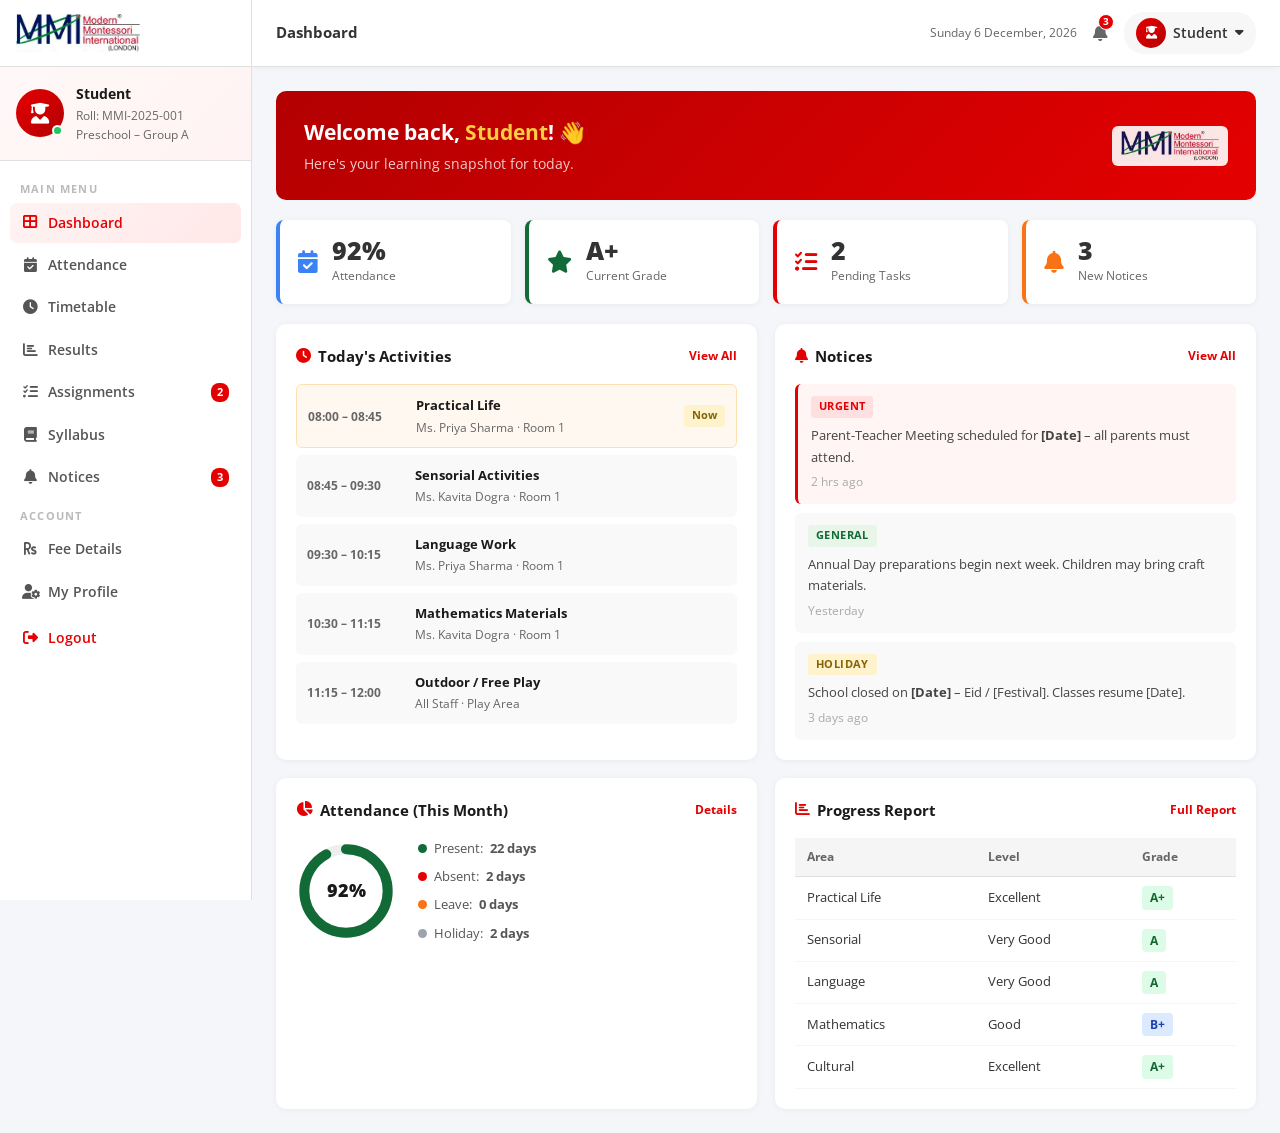
==== dashboard.html @ d7c0da62 "Initial commit: MMI Jammu website" ====
<!DOCTYPE html>
<html lang="en">
<head>
  <meta charset="UTF-8"/>
  <meta name="viewport" content="width=device-width, initial-scale=1.0"/>
  <title>My Portal – MMI Jammu</title>
  <link rel="stylesheet" href="styles.css"/>
  <link rel="stylesheet" href="https://cdnjs.cloudflare.com/ajax/libs/font-awesome/6.5.0/css/all.min.css"/>
  <link href="https://fonts.googleapis.com/css2?family=Open+Sans:wght@300;400;600;700&family=Lato:wght@300;400;700;900&display=swap" rel="stylesheet"/>
</head>
<body class="dash-body">

<div class="dash-layout">

  <!-- ═══ SIDEBAR ═══ -->
  <aside class="dash-sidebar" id="dashSidebar">
    <div class="dsb-header">
      <img src="mmi-logo-web.webp" alt="MMI Jammu" class="dsb-logo"/>
      <button class="dsb-close" id="dsbClose"><i class="fa fa-times"></i></button>
    </div>

    <!-- Profile Card -->
    <div class="dsb-profile">
      <div class="dsb-avatar">
        <i class="fa fa-user-graduate"></i>
        <span class="online-dot"></span>
      </div>
      <div class="dsb-profile-info">
        <strong id="sb-fullname">Aarav Sharma</strong>
        <span>Roll: MMI-2025-001</span>
        <span>Preschool – Group A</span>
      </div>
    </div>

    <!-- Nav -->
    <nav class="dsb-nav">
      <p class="dsb-nav-label">Main Menu</p>
      <a class="dsb-link active" href="#" onclick="gotoSection('home', this)"><i class="fa fa-th-large"></i> Dashboard</a>
      <a class="dsb-link" href="#" onclick="gotoSection('attendance', this)"><i class="fa fa-calendar-check"></i> Attendance</a>
      <a class="dsb-link" href="#" onclick="gotoSection('timetable', this)"><i class="fa fa-clock"></i> Timetable</a>
      <a class="dsb-link" href="#" onclick="gotoSection('results', this)"><i class="fa fa-chart-bar"></i> Results</a>
      <a class="dsb-link" href="#" onclick="gotoSection('assignments', this)"><i class="fa fa-tasks"></i> Assignments <span class="nav-badge">2</span></a>
      <a class="dsb-link" href="#" onclick="gotoSection('syllabus', this)"><i class="fa fa-book"></i> Syllabus</a>
      <a class="dsb-link" href="#" onclick="gotoSection('notices', this)"><i class="fa fa-bell"></i> Notices <span class="nav-badge">3</span></a>
      <p class="dsb-nav-label">Account</p>
      <a class="dsb-link" href="#" onclick="gotoSection('fees', this)"><i class="fa fa-rupee-sign"></i> Fee Details</a>
      <a class="dsb-link" href="#" onclick="gotoSection('profile', this)"><i class="fa fa-user-cog"></i> My Profile</a>
      <a class="dsb-link dsb-logout" href="index.html"><i class="fa fa-sign-out-alt"></i> Logout</a>
    </nav>
  </aside>

  <!-- ═══ OVERLAY (mobile) ═══ -->
  <div class="dsb-overlay" id="dsbOverlay"></div>

  <!-- ═══ MAIN AREA ═══ -->
  <div class="dash-main" id="dashMain">

    <!-- Top Bar -->
    <header class="dash-topbar">
      <div class="dtb-left">
        <button class="dsb-toggle" id="dsbToggle"><i class="fa fa-bars"></i></button>
        <span class="dtb-breadcrumb" id="dtbCrumb">Dashboard</span>
      </div>
      <div class="dtb-right">
        <span class="dtb-date" id="dtbDate"></span>
        <div class="dtb-notif">
          <i class="fa fa-bell"></i>
          <span class="notif-badge">3</span>
        </div>
        <div class="dtb-user-chip">
          <div class="dtb-avatar"><i class="fa fa-user-graduate"></i></div>
          <span id="dtb-name">Aarav</span>
          <i class="fa fa-caret-down"></i>
        </div>
      </div>
    </header>

    <!-- ═══ SECTIONS ═══ -->
    <div class="dash-sections">

      <!-- ──── DASHBOARD HOME ──── -->
      <section class="dsec active" id="sec-home">

        <!-- Welcome Banner -->
        <div class="welcome-bar">
          <div class="wb-text">
            <h2>Welcome back, <span id="wbName">Aarav</span>! 👋</h2>
            <p>Here's your learning snapshot for today.</p>
          </div>
          <div class="wb-logo"><img src="mmi-logo-web.webp" alt="MMI" class="wb-logo-img" style="background:#fff;padding:5px 9px;border-radius:6px;height:40px;opacity:0.9;"/></div>
        </div>

        <!-- Stats Row -->
        <div class="quick-stats">
          <div class="qs-card qs-blue">
            <i class="fa fa-calendar-check"></i>
            <div><span class="qs-num">92%</span><p>Attendance</p></div>
          </div>
          <div class="qs-card qs-green">
            <i class="fa fa-star"></i>
            <div><span class="qs-num">A+</span><p>Current Grade</p></div>
          </div>
          <div class="qs-card qs-red">
            <i class="fa fa-tasks"></i>
            <div><span class="qs-num">2</span><p>Pending Tasks</p></div>
          </div>
          <div class="qs-card qs-orange">
            <i class="fa fa-bell"></i>
            <div><span class="qs-num">3</span><p>New Notices</p></div>
          </div>
        </div>

        <!-- 2-col grid -->
        <div class="dash-two-col">

          <!-- Today's Activities -->
          <div class="dash-card">
            <div class="dc-header">
              <h3><i class="fa fa-clock"></i> Today's Activities</h3>
              <a href="#" onclick="gotoSection('timetable', null)" class="dc-more">View All</a>
            </div>
            <div class="activity-list">
              <div class="act-row now">
                <div class="act-time">08:00 – 08:45</div>
                <div class="act-info"><strong>Practical Life</strong><span>Ms. Priya Sharma · Room 1</span></div>
                <span class="act-tag now-tag">Now</span>
              </div>
              <div class="act-row">
                <div class="act-time">08:45 – 09:30</div>
                <div class="act-info"><strong>Sensorial Activities</strong><span>Ms. Kavita Dogra · Room 1</span></div>
              </div>
              <div class="act-row">
                <div class="act-time">09:30 – 10:15</div>
                <div class="act-info"><strong>Language Work</strong><span>Ms. Priya Sharma · Room 1</span></div>
              </div>
              <div class="act-row">
                <div class="act-time">10:30 – 11:15</div>
                <div class="act-info"><strong>Mathematics Materials</strong><span>Ms. Kavita Dogra · Room 1</span></div>
              </div>
              <div class="act-row">
                <div class="act-time">11:15 – 12:00</div>
                <div class="act-info"><strong>Outdoor / Free Play</strong><span>All Staff · Play Area</span></div>
              </div>
            </div>
          </div>

          <!-- Notices -->
          <div class="dash-card">
            <div class="dc-header">
              <h3><i class="fa fa-bell"></i> Notices</h3>
              <a href="#" onclick="gotoSection('notices', null)" class="dc-more">View All</a>
            </div>
            <div class="notice-snippet-list">
              <div class="ns-item urgent">
                <span class="ns-type urgent-type">Urgent</span>
                <p>Parent-Teacher Meeting scheduled for <strong>[Date]</strong> – all parents must attend.</p>
                <span class="ns-time">2 hrs ago</span>
              </div>
              <div class="ns-item">
                <span class="ns-type">General</span>
                <p>Annual Day preparations begin next week. Children may bring craft materials.</p>
                <span class="ns-time">Yesterday</span>
              </div>
              <div class="ns-item">
                <span class="ns-type holiday-type">Holiday</span>
                <p>School closed on <strong>[Date]</strong> – Eid / [Festival]. Classes resume [Date].</p>
                <span class="ns-time">3 days ago</span>
              </div>
            </div>
          </div>

          <!-- Attendance Widget -->
          <div class="dash-card">
            <div class="dc-header">
              <h3><i class="fa fa-chart-pie"></i> Attendance (This Month)</h3>
              <a href="#" onclick="gotoSection('attendance', null)" class="dc-more">Details</a>
            </div>
            <div class="att-widget">
              <div class="att-donut-wrap">
                <svg viewBox="0 0 120 120" class="att-donut">
                  <circle cx="60" cy="60" r="50" fill="none" stroke="#eee" stroke-width="12"/>
                  <circle cx="60" cy="60" r="50" fill="none" stroke="#126b36" stroke-width="12"
                    stroke-dasharray="314" stroke-dashoffset="25" stroke-linecap="round"
                    transform="rotate(-90 60 60)"/>
                </svg>
                <span class="att-donut-pct">92%</span>
              </div>
              <div class="att-legend">
                <div class="att-leg-row"><span class="leg-dot green-dot-sm"></span>Present: <strong>22 days</strong></div>
                <div class="att-leg-row"><span class="leg-dot red-dot-sm"></span>Absent: <strong>2 days</strong></div>
                <div class="att-leg-row"><span class="leg-dot orange-dot-sm"></span>Leave: <strong>0 days</strong></div>
                <div class="att-leg-row"><span class="leg-dot grey-dot-sm"></span>Holiday: <strong>2 days</strong></div>
              </div>
            </div>
          </div>

          <!-- Progress / Results -->
          <div class="dash-card">
            <div class="dc-header">
              <h3><i class="fa fa-chart-bar"></i> Progress Report</h3>
              <a href="#" onclick="gotoSection('results', null)" class="dc-more">Full Report</a>
            </div>
            <table class="prog-table">
              <thead><tr><th>Area</th><th>Level</th><th>Grade</th></tr></thead>
              <tbody>
                <tr><td>Practical Life</td><td>Excellent</td><td><span class="gr gr-a">A+</span></td></tr>
                <tr><td>Sensorial</td><td>Very Good</td><td><span class="gr gr-a">A</span></td></tr>
                <tr><td>Language</td><td>Very Good</td><td><span class="gr gr-a">A</span></td></tr>
                <tr><td>Mathematics</td><td>Good</td><td><span class="gr gr-b">B+</span></td></tr>
                <tr><td>Cultural</td><td>Excellent</td><td><span class="gr gr-a">A+</span></td></tr>
              </tbody>
            </table>
          </div>

        </div>
      </section>

      <!-- ──── ATTENDANCE ──── -->
      <section class="dsec" id="sec-attendance">
        <h2 class="sec-title">Attendance Record</h2>
        <div class="att-page-grid">
          <div class="att-overview">
            <div class="att-donut-wrap large">
              <svg viewBox="0 0 120 120" class="att-donut">
                <circle cx="60" cy="60" r="50" fill="none" stroke="#eee" stroke-width="12"/>
                <circle cx="60" cy="60" r="50" fill="none" stroke="#126b36" stroke-width="12"
                  stroke-dasharray="314" stroke-dashoffset="25" stroke-linecap="round"
                  transform="rotate(-90 60 60)"/>
              </svg>
              <span class="att-donut-pct large-pct">92%</span>
            </div>
            <div class="att-summary-stats">
              <div class="ass-item"><span class="ass-num green-num">22</span><p>Present</p></div>
              <div class="ass-item"><span class="ass-num red-num">2</span><p>Absent</p></div>
              <div class="ass-item"><span class="ass-num orange-num">0</span><p>Leave</p></div>
            </div>
          </div>
          <div class="att-cal-placeholder">
            <div class="page-placeholder"><i class="fa fa-calendar-alt"></i><p>Monthly Calendar View</p><span>Calendar attendance map will appear here</span></div>
          </div>
        </div>
        <div class="att-subject-breakdown">
          <h3>Activity-wise Attendance</h3>
          <table class="prog-table full-prog-table">
            <thead><tr><th>Activity Area</th><th>Total Sessions</th><th>Attended</th><th>%</th><th>Status</th></tr></thead>
            <tbody>
              <tr><td>Practical Life</td><td>24</td><td>23</td><td>95.8%</td><td><span class="gr gr-a">Excellent</span></td></tr>
              <tr><td>Sensorial</td><td>24</td><td>22</td><td>91.6%</td><td><span class="gr gr-a">Good</span></td></tr>
              <tr><td>Language</td><td>24</td><td>22</td><td>91.6%</td><td><span class="gr gr-a">Good</span></td></tr>
              <tr><td>Mathematics</td><td>24</td><td>21</td><td>87.5%</td><td><span class="gr gr-b">Average</span></td></tr>
              <tr><td>Cultural Studies</td><td>24</td><td>22</td><td>91.6%</td><td><span class="gr gr-a">Good</span></td></tr>
            </tbody>
          </table>
        </div>
      </section>

      <!-- ──── TIMETABLE ──── -->
      <section class="dsec" id="sec-timetable">
        <h2 class="sec-title">My Timetable</h2>
        <div class="page-placeholder tall-ph"><i class="fa fa-clock"></i><p>Weekly Timetable</p><span>Full Mon–Sat timetable grid will be displayed here</span></div>
      </section>

      <!-- ──── RESULTS ──── -->
      <section class="dsec" id="sec-results">
        <h2 class="sec-title">Results &amp; Progress Reports</h2>
        <div class="result-tabs">
          <button class="rt active" onclick="selectRT(this)">Term 1</button>
          <button class="rt" onclick="selectRT(this)">Term 2</button>
          <button class="rt" onclick="selectRT(this)">Annual</button>
        </div>
        <table class="prog-table full-prog-table">
          <thead><tr><th>Activity Area</th><th>Max</th><th>Marks</th><th>%</th><th>Grade</th><th>Remark</th></tr></thead>
          <tbody>
            <tr><td>Practical Life</td><td>100</td><td>97</td><td>97%</td><td><span class="gr gr-a">A+</span></td><td>Outstanding</td></tr>
            <tr><td>Sensorial Activities</td><td>100</td><td>91</td><td>91%</td><td><span class="gr gr-a">A</span></td><td>Excellent</td></tr>
            <tr><td>Language</td><td>100</td><td>89</td><td>89%</td><td><span class="gr gr-a">A</span></td><td>Very Good</td></tr>
            <tr><td>Mathematics</td><td>100</td><td>83</td><td>83%</td><td><span class="gr gr-b">B+</span></td><td>Good</td></tr>
            <tr><td>Cultural Studies</td><td>100</td><td>95</td><td>95%</td><td><span class="gr gr-a">A+</span></td><td>Outstanding</td></tr>
            <tr class="total-row"><td><strong>Overall</strong></td><td><strong>500</strong></td><td><strong>455</strong></td><td><strong>91%</strong></td><td><span class="gr gr-a">A+</span></td><td><strong>Distinction</strong></td></tr>
          </tbody>
        </table>
        <div class="section-actions">
          <button class="btn-red"><i class="fa fa-download"></i> Download Report Card</button>
        </div>
      </section>

      <!-- ──── ASSIGNMENTS ──── -->
      <section class="dsec" id="sec-assignments">
        <h2 class="sec-title">Assignments &amp; Activities</h2>
        <div class="assign-list">
          <div class="assign-card pending-assign">
            <div class="assign-head">
              <span class="assign-subj">Language</span>
              <span class="assign-status st-pending">Pending</span>
            </div>
            <h4>Draw and label 5 animals you know</h4>
            <p>Using the picture cards from class, draw and write the names of 5 animals. Bring to school on [Date].</p>
            <div class="assign-meta"><span><i class="fa fa-calendar"></i> Due: [Date]</span><span><i class="fa fa-user"></i> Ms. Priya Sharma</span></div>
          </div>
          <div class="assign-card pending-assign">
            <div class="assign-head">
              <span class="assign-subj">Cultural</span>
              <span class="assign-status st-pending">Pending</span>
            </div>
            <h4>My Family Tree Activity</h4>
            <p>Create a simple family tree with photos or drawings of your family members. Labels optional.</p>
            <div class="assign-meta"><span><i class="fa fa-calendar"></i> Due: [Date]</span><span><i class="fa fa-user"></i> Ms. Kavita Dogra</span></div>
          </div>
          <div class="assign-card">
            <div class="assign-head">
              <span class="assign-subj">Practical Life</span>
              <span class="assign-status st-done">Submitted</span>
            </div>
            <h4>Pouring Activity Practice</h4>
            <p>Practise the pouring activity at home with dry beans or water with parental supervision.</p>
            <div class="assign-meta"><span><i class="fa fa-calendar"></i> Due: [Date]</span><span><i class="fa fa-user"></i> Ms. Priya Sharma</span></div>
          </div>
        </div>
      </section>

      <!-- ──── NOTICES ──── -->
      <section class="dsec" id="sec-notices">
        <h2 class="sec-title">Notices &amp; Announcements</h2>
        <div class="full-notice-list">
          <div class="fn-card urgent-fn">
            <div class="fn-left">
              <div class="fn-icon fn-red"><i class="fa fa-exclamation"></i></div>
              <div class="fn-date"><span class="fn-day">24</span><span class="fn-mon">May</span></div>
            </div>
            <div class="fn-body">
              <span class="fn-tag urgent-tag">Urgent</span>
              <h4>Parent-Teacher Meeting – [Date]</h4>
              <p>All parents are requested to attend the Parent-Teacher Meeting scheduled on [Date] from 10:00 AM to 1:00 PM. Individual slots will be allocated. Please confirm your attendance with the class teacher.</p>
            </div>
          </div>
          <div class="fn-card">
            <div class="fn-left">
              <div class="fn-icon fn-green"><i class="fa fa-info"></i></div>
              <div class="fn-date"><span class="fn-day">20</span><span class="fn-mon">May</span></div>
            </div>
            <div class="fn-body">
              <span class="fn-tag general-tag">General</span>
              <h4>Annual Day Preparations – Theme: Nature &amp; Colours</h4>
              <p>Annual Day will be held on [Date]. The theme this year is "Nature &amp; Colours". Children may bring craft supplies as instructed by their class teacher.</p>
            </div>
          </div>
          <div class="fn-card">
            <div class="fn-left">
              <div class="fn-icon fn-orange"><i class="fa fa-star"></i></div>
              <div class="fn-date"><span class="fn-day">18</span><span class="fn-mon">May</span></div>
            </div>
            <div class="fn-body">
              <span class="fn-tag holiday-tag">Holiday</span>
              <h4>School Holiday – [Festival / Occasion]</h4>
              <p>School will remain closed on [Date] on account of [Festival / Reason]. Regular classes will resume from [Date].</p>
            </div>
          </div>
        </div>
      </section>

      <!-- ──── FEES ──── -->
      <section class="dsec" id="sec-fees">
        <h2 class="sec-title">Fee Details</h2>
        <div class="fee-cards">
          <div class="fee-card fc-green"><i class="fa fa-check-circle"></i><span>Last Paid</span><strong>₹ [Amount]</strong><p>[Date]</p></div>
          <div class="fee-card fc-red"><i class="fa fa-clock"></i><span>Amount Due</span><strong>₹ [Amount]</strong><p>Due: [Date]</p></div>
          <div class="fee-card fc-blue"><i class="fa fa-rupee-sign"></i><span>Annual Fee</span><strong>₹ [Amount]</strong><p>Session 2025-26</p></div>
        </div>
        <table class="prog-table full-prog-table" style="margin-top:20px;">
          <thead><tr><th>Fee Type</th><th>Period</th><th>Amount</th><th>Status</th><th>Receipt</th></tr></thead>
          <tbody>
            <tr><td>Tuition Fee</td><td>April 2025</td><td>₹ [Amount]</td><td><span class="gr gr-a">Paid</span></td><td><a href="#" class="tbl-link"><i class="fa fa-download"></i> Download</a></td></tr>
            <tr><td>Activity Fee</td><td>April 2025</td><td>₹ [Amount]</td><td><span class="gr gr-a">Paid</span></td><td><a href="#" class="tbl-link"><i class="fa fa-download"></i> Download</a></td></tr>
            <tr><td>Tuition Fee</td><td>May 2025</td><td>₹ [Amount]</td><td><span class="gr gr-c">Due</span></td><td>–</td></tr>
          </tbody>
        </table>
        <div class="section-actions" style="margin-top:16px;">
          <button class="btn-red"><i class="fa fa-credit-card"></i> Pay Now</button>
        </div>
      </section>

      <!-- ──── SYLLABUS ──── -->
      <section class="dsec" id="sec-syllabus">
        <h2 class="sec-title">Syllabus &amp; Materials</h2>
        <div class="syl-list">
          <div class="syl-item">
            <div class="syl-icon syl-red"><i class="fa fa-hands"></i></div>
            <div class="syl-info"><strong>Practical Life</strong><p>Dressing frames, pouring, spooning, care of environment, grace &amp; courtesy</p></div>
            <a href="#" class="btn-outline-sm"><i class="fa fa-download"></i> Download</a>
          </div>
          <div class="syl-item">
            <div class="syl-icon syl-green"><i class="fa fa-cube"></i></div>
            <div class="syl-info"><strong>Sensorial Materials</strong><p>Pink tower, broad stair, red rods, colour tablets, geometric solids</p></div>
            <a href="#" class="btn-outline-sm"><i class="fa fa-download"></i> Download</a>
          </div>
          <div class="syl-item">
            <div class="syl-icon syl-red"><i class="fa fa-font"></i></div>
            <div class="syl-info"><strong>Language Programme</strong><p>Sandpaper letters, moveable alphabet, picture-word matching, storytelling</p></div>
            <a href="#" class="btn-outline-sm"><i class="fa fa-download"></i> Download</a>
          </div>
          <div class="syl-item">
            <div class="syl-icon syl-green"><i class="fa fa-calculator"></i></div>
            <div class="syl-info"><strong>Mathematics</strong><p>Number rods, sandpaper numerals, spindle box, bead chain, golden beads</p></div>
            <a href="#" class="btn-outline-sm"><i class="fa fa-download"></i> Download</a>
          </div>
          <div class="syl-item">
            <div class="syl-icon syl-red"><i class="fa fa-globe"></i></div>
            <div class="syl-info"><strong>Cultural Studies</strong><p>Botany, zoology, geography puzzles, music, art &amp; craft, science exploration</p></div>
            <a href="#" class="btn-outline-sm"><i class="fa fa-download"></i> Download</a>
          </div>
        </div>
      </section>

      <!-- ──── PROFILE ──── -->
      <section class="dsec" id="sec-profile">
        <h2 class="sec-title">My Profile</h2>
        <div class="profile-page-card">
          <div class="pp-avatar-col">
            <div class="pp-avatar"><i class="fa fa-user-graduate"></i></div>
            <button class="pp-change-photo"><i class="fa fa-camera"></i> Change Photo</button>
            <div class="pp-id-badge">
              <img src="mmi-logo-web.webp" alt="MMI" class="pp-badge-logo"/>
              <p class="pp-badge-roll">MMI-2025-001</p>
              <p class="pp-badge-class">Preschool – Group A</p>
            </div>
          </div>
          <div class="pp-details">
            <div class="pp-details-grid">
              <div class="pp-field"><label>Full Name</label><p>Aarav Sharma</p></div>
              <div class="pp-field"><label>Roll Number</label><p>MMI-2025-001</p></div>
              <div class="pp-field"><label>Programme</label><p>Preschool</p></div>
              <div class="pp-field"><label>Group / Section</label><p>Group A</p></div>
              <div class="pp-field"><label>Date of Birth</label><p>15 / 08 / 2021</p></div>
              <div class="pp-field"><label>Age</label><p>3 Years 9 Months</p></div>
              <div class="pp-field"><label>Father's Name</label><p>Mr. Rohit Sharma</p></div>
              <div class="pp-field"><label>Mother's Name</label><p>Mrs. Sunita Sharma</p></div>
              <div class="pp-field"><label>Contact Number</label><p>+91-XXXXXXXXXX</p></div>
              <div class="pp-field"><label>Email</label><p>rohit.sharma@email.com</p></div>
              <div class="pp-field pp-full"><label>Home Address</label><p>[Full Address], Jammu, J&amp;K</p></div>
              <div class="pp-field"><label>Class Teacher</label><p>Ms. Priya Sharma</p></div>
              <div class="pp-field"><label>Session</label><p>2025 – 26</p></div>
            </div>
            <div class="section-actions">
              <button class="btn-red"><i class="fa fa-edit"></i> Edit Profile</button>
              <button class="btn-outline-red"><i class="fa fa-key"></i> Change Password</button>
            </div>
          </div>
        </div>
      </section>

    </div><!-- end dash-sections -->
  </div><!-- end dash-main -->
</div><!-- end dash-layout -->

<script src="scripts.js"></script>
</body>
</html>
---- styles.css ----
/* ═══════════════════════════════════════════════════════
   MMI JAMMU — STYLESHEET
   Red #e50001  |  Green #126b36 / #015925
   Font: Open Sans / Lato
═══════════════════════════════════════════════════════ */

/* ── RESET ── */
*, *::before, *::after { box-sizing: border-box; margin: 0; padding: 0; }
html { scroll-behavior: smooth; }
body { font-family: 'Open Sans', sans-serif; color: #333; background: #fff; font-size: 15px; line-height: 1.65; }
a { text-decoration: none; color: inherit; }
ul, ol { list-style: none; }
img { max-width: 100%; display: block; }
button { cursor: pointer; font-family: inherit; }

/* ── VARIABLES ── */
:root {
  --red:       #e50001;
  --red-dark:  #b30001;
  --green:     #126b36;
  --green-dk:  #015925;
  --off-white: #f7f7f7;
  --border:    #e0e0e0;
  --muted:     #666666;
  --shadow:    0 2px 12px rgba(0,0,0,0.10);
  --shadow-lg: 0 6px 30px rgba(0,0,0,0.14);
  --radius:    6px;
  --trans:     all 0.28s ease;
}

/* ── CONTAINER ── */
.site-container { max-width: 1180px; margin: 0 auto; padding: 0 20px; }

/* ── SECTION HEADER ── */
.section-title-wrap { text-align: center; margin-bottom: 40px; }
.section-title-wrap h2 { font-family: 'Lato', sans-serif; font-size: 2rem; font-weight: 700; color: #222; }
.title-line { width: 60px; height: 3px; background: var(--red); margin: 10px auto 0; }
.section-eyebrow { display: inline-block; background: #fff3f3; color: var(--red); font-size: 0.75rem; font-weight: 700; text-transform: uppercase; letter-spacing: 1.5px; padding: 4px 12px; border-radius: 3px; margin-bottom: 10px; }
.section-h2 { font-family: 'Lato', sans-serif; font-size: 1.85rem; font-weight: 700; color: #222; margin-bottom: 16px; line-height: 1.25; }

/* ── BUTTONS ── */
.btn-red { display: inline-flex; align-items: center; gap: 7px; background: var(--red); color: #fff; padding: 11px 26px; border-radius: var(--radius); font-size: 0.88rem; font-weight: 700; border: 2px solid var(--red); transition: var(--trans); }
.btn-red:hover { background: var(--red-dark); border-color: var(--red-dark); }
.btn-outline-red { display: inline-flex; align-items: center; gap: 7px; background: transparent; color: var(--red); padding: 11px 26px; border-radius: var(--radius); font-size: 0.88rem; font-weight: 700; border: 2px solid var(--red); transition: var(--trans); }
.btn-outline-red:hover { background: var(--red); color: #fff; }
.btn-outline-sm { display: inline-flex; align-items: center; gap: 6px; background: transparent; color: var(--green); padding: 7px 16px; border-radius: var(--radius); font-size: 0.8rem; font-weight: 700; border: 1.5px solid var(--green); transition: var(--trans); white-space: nowrap; }
.btn-outline-sm:hover { background: var(--green); color: #fff; }
.know-more-link { color: var(--red); font-size: 0.83rem; font-weight: 700; display: inline-flex; align-items: center; gap: 5px; transition: var(--trans); }
.know-more-link:hover { gap: 9px; }

/* ── PLACEHOLDER ── */
.page-placeholder { display: flex; flex-direction: column; align-items: center; justify-content: center; gap: 10px; background: #f5f5f5; border: 2px dashed #ddd; border-radius: var(--radius); height: 260px; color: #aaa; font-size: 0.9rem; }
.page-placeholder.tall-ph { height: 380px; }
.page-placeholder i { font-size: 2.5rem; color: #ccc; }
.page-placeholder span { font-size: 0.77rem; color: #bbb; }

/* ══════════════════════════════════════════
   TICKER BAR
══════════════════════════════════════════ */
.ticker-bar { background: var(--red); color: #fff; font-size: 0.82rem; padding: 7px 0; overflow: hidden; }
.ticker-inner { display: flex; align-items: center; max-width: 1180px; margin: 0 auto; padding: 0 20px; gap: 14px; }
.ticker-label { background: #fff; color: var(--red); font-weight: 700; font-size: 0.72rem; text-transform: uppercase; letter-spacing: 1px; padding: 2px 10px; border-radius: 3px; white-space: nowrap; flex-shrink: 0; }
.ticker-track { overflow: hidden; flex: 1; }
.ticker-track span { display: inline-block; white-space: nowrap; animation: tickerScroll 22s linear infinite; }
@keyframes tickerScroll { 0% { transform: translateX(100%); } 100% { transform: translateX(-100%); } }

/* ══════════════════════════════════════════
   HEADER
══════════════════════════════════════════ */
.site-header { background: #fff; border-bottom: 3px solid var(--red); position: sticky; top: 0; z-index: 900; box-shadow: 0 2px 12px rgba(0,0,0,0.09); }
.header-container { max-width: 1180px; margin: 0 auto; padding: 0 24px; display: flex; align-items: center; gap: 18px; height: 78px; }
/* Logo sits on the white header — no wrapper needed, blends naturally */
.site-logo { display: flex; align-items: center; }
.site-logo img { height: 58px; width: auto; object-fit: contain; }
.nav-toggle { display: none; flex-direction: column; gap: 5px; background: none; border: none; padding: 6px; }
.nav-toggle span { display: block; width: 24px; height: 2px; background: #333; border-radius: 2px; transition: var(--trans); }

/* Nav */
.primary-nav { margin-left: auto; }
.nav-menu { display: flex; align-items: center; gap: 2px; }
.nav-item { display: inline-flex; align-items: center; gap: 4px; padding: 8px 13px; font-size: 0.84rem; font-weight: 600; color: #333; white-space: nowrap; border-radius: 4px; transition: var(--trans); }
.nav-item:hover, .nav-item.active { color: var(--red); }

/* Header Actions */
.header-actions { display: flex; align-items: center; gap: 10px; flex-shrink: 0; }
.btn-portal { background: #f0f8f3; color: var(--green); border: 1.5px solid var(--green); padding: 7px 14px; border-radius: var(--radius); font-size: 0.8rem; font-weight: 700; display: flex; align-items: center; gap: 6px; transition: var(--trans); white-space: nowrap; }
.btn-portal:hover { background: var(--green); color: #fff; }
.btn-admission { background: var(--red); color: #fff; padding: 9px 18px; border-radius: var(--radius); font-size: 0.82rem; font-weight: 700; white-space: nowrap; transition: var(--trans); }
.btn-admission:hover { background: var(--red-dark); }
.whatsapp-header { color: #25d366; font-size: 1.55rem; display: flex; align-items: center; transition: var(--trans); }
.whatsapp-header:hover { color: #128C7E; transform: scale(1.1); }

/* ══════════════════════════════════════════
   HERO
══════════════════════════════════════════ */
.hero-section { position: relative; background: #111; }
.hero-slider { position: relative; height: 560px; overflow: hidden; }
.hero-slide { position: absolute; inset: 0; opacity: 0; transition: opacity 0.8s ease; }
.hero-slide.active { opacity: 1; }
.slide-bg-img { width: 100%; height: 100%; object-fit: cover; object-position: center; }
.slide-overlay { position: absolute; inset: 0; background: rgba(0,0,0,0.45); }

/* Arrows */
.slider-arrow { position: absolute; top: 50%; transform: translateY(-50%); background: rgba(255,255,255,0.18); border: none; color: #fff; width: 44px; height: 44px; border-radius: 50%; font-size: 1rem; display: flex; align-items: center; justify-content: center; z-index: 10; transition: var(--trans); backdrop-filter: blur(4px); }
.slider-arrow:hover { background: var(--red); }
.slider-arrow.prev { left: 18px; }
.slider-arrow.next { right: 18px; }

/* Line indicators — exactly like mmiindia.com */
.slide-lines { position: absolute; bottom: 16px; left: 50%; transform: translateX(-50%); display: flex; gap: 7px; z-index: 10; }
.slide-line { width: 38px; height: 5px; border: none; border-radius: 3px; background: rgba(255,255,255,0.45); padding: 0; transition: var(--trans); }
.slide-line.active { background: var(--red); width: 56px; }
.slide-line:hover { background: rgba(255,255,255,0.8); }

/* Green admission strip */
.admission-strip { display: block; background: var(--green); color: #fff; text-align: center; padding: 11px 20px; font-size: 0.92rem; font-weight: 600; letter-spacing: 0.3px; transition: var(--trans); }
.admission-strip:hover { background: var(--green-dk); }

/* ══════════════════════════════════════════
   THREE PILLARS
══════════════════════════════════════════ */
.pillars-section { padding: 54px 0; background: #fff; }
.pillars-grid { display: grid; grid-template-columns: repeat(3, 1fr); gap: 28px; }
.pillar-card { border: 1px solid var(--border); border-radius: var(--radius); overflow: hidden; transition: var(--trans); }
.pillar-card:hover { box-shadow: var(--shadow-lg); transform: translateY(-5px); border-color: transparent; }
.pillar-img-wrap { position: relative; overflow: hidden; height: 210px; }
.pillar-img { width: 100%; height: 100%; object-fit: cover; transition: transform 0.4s ease; }
.pillar-card:hover .pillar-img { transform: scale(1.06); }
.pillar-hover-overlay { position: absolute; inset: 0; background: rgba(0,0,0,0); display: flex; align-items: flex-end; padding: 14px; transition: var(--trans); }
.pillar-card:hover .pillar-hover-overlay { background: rgba(0,0,0,0.38); }
.pillar-link { color: #fff; background: var(--red); padding: 6px 16px; border-radius: var(--radius); font-size: 0.8rem; font-weight: 700; opacity: 0; transition: var(--trans); }
.pillar-card:hover .pillar-link { opacity: 1; }
.pillar-body { padding: 20px; }
.pillar-body h3 { font-family: 'Lato', sans-serif; font-size: 1.05rem; font-weight: 700; color: #222; margin-bottom: 9px; }
.pillar-body p { font-size: 0.86rem; color: var(--muted); margin-bottom: 14px; line-height: 1.65; }

/* ══════════════════════════════════════════
   ABOUT SECTION
══════════════════════════════════════════ */
.about-section { padding: 66px 0; background: var(--off-white); }
.about-layout { display: grid; grid-template-columns: 1fr 1fr; gap: 60px; align-items: center; }
.about-building-img { width: 100%; height: 380px; object-fit: cover; border-radius: var(--radius); box-shadow: var(--shadow-lg); }
.about-content-col p { font-size: 0.88rem; color: var(--muted); margin-bottom: 14px; line-height: 1.75; }
.about-checklist { margin: 18px 0 0; display: flex; flex-direction: column; gap: 10px; }
.about-checklist li { display: flex; align-items: center; gap: 9px; font-size: 0.87rem; color: #333; }
.about-checklist li i { color: var(--green); font-size: 1rem; flex-shrink: 0; }

/* ══════════════════════════════════════════
   WHY MONTESSORI
══════════════════════════════════════════ */
.why-section { padding: 66px 0; background: #fff; }
.why-layout { display: grid; grid-template-columns: 1fr 1.3fr; gap: 60px; align-items: center; }
.why-quote-panel { background: var(--green); border-radius: var(--radius); padding: 44px 38px; color: #fff; }
.big-quote-icon { font-size: 3rem; color: rgba(255,255,255,0.25); margin-bottom: 16px; }
.why-quote-panel blockquote { font-size: 1.12rem; font-style: italic; line-height: 1.75; font-weight: 300; }
.why-content-panel p { font-size: 0.88rem; color: var(--muted); margin-bottom: 13px; line-height: 1.75; }
.why-list { margin: 18px 0 0; display: flex; flex-direction: column; gap: 9px; }
.why-list li { display: flex; align-items: center; gap: 9px; font-size: 0.87rem; color: #333; }
.why-list li i { color: var(--green); }

/* ══════════════════════════════════════════
   DR. MARIA MONTESSORI
══════════════════════════════════════════ */
.maria-section { padding: 66px 0; background: #1a1a1a; }
.maria-layout { display: grid; grid-template-columns: 220px 1fr; gap: 54px; align-items: center; }
.maria-img-col { text-align: center; }
.maria-portrait { width: 200px; height: 200px; object-fit: cover; border-radius: 50%; border: 4px solid rgba(255,255,255,0.12); margin: 0 auto 12px; filter: grayscale(20%); }
.maria-caption { color: rgba(255,255,255,0.6); font-size: 0.82rem; line-height: 1.5; }
.maria-caption small { font-size: 0.72rem; color: rgba(255,255,255,0.4); }
.maria-attr { display: inline-block; color: var(--red); font-weight: 700; font-size: 0.78rem; text-transform: uppercase; letter-spacing: 1px; margin-bottom: 12px; }
.maria-blockquote { font-size: 1.12rem; font-style: italic; color: rgba(255,255,255,0.9); line-height: 1.8; margin-bottom: 18px; font-weight: 300; border-left: 3px solid var(--red); padding-left: 20px; }
.maria-body { font-size: 0.87rem; color: rgba(255,255,255,0.55); line-height: 1.75; }

/* ══════════════════════════════════════════
   FACILITIES
══════════════════════════════════════════ */
.facilities-section { padding: 66px 0; background: var(--off-white); }
.facilities-grid { display: grid; grid-template-columns: repeat(4, 1fr); gap: 20px; }
.facility-card { border-radius: var(--radius); overflow: hidden; border: 1px solid var(--border); background: #fff; transition: var(--trans); }
.facility-card:hover { box-shadow: var(--shadow-lg); transform: translateY(-4px); border-color: transparent; }
.facility-img-wrap { height: 148px; overflow: hidden; }
.facility-img { width: 100%; height: 100%; object-fit: cover; transition: transform 0.4s ease; }
.facility-card:hover .facility-img { transform: scale(1.08); }
.facility-label { padding: 11px 10px; font-size: 0.86rem; font-weight: 700; color: #333; text-align: center; background: #fff; }

/* ══════════════════════════════════════════
   GALLERY
══════════════════════════════════════════ */
.gallery-section { padding: 66px 0; background: #fff; }
.gallery-grid {
  display: grid;
  grid-template-columns: repeat(4, 1fr);
  grid-auto-rows: 200px;
  gap: 10px;
}
.gallery-item { overflow: hidden; border-radius: var(--radius); cursor: pointer; }
.gallery-item img { width: 100%; height: 100%; object-fit: cover; transition: transform 0.4s ease; display: block; }
.gallery-item:hover img { transform: scale(1.07); }
.gallery-item.tall { grid-row: span 2; }
.gallery-item.wide { grid-column: span 2; }

/* ── LIGHTBOX ── */
.lightbox-overlay {
  display: none;
  position: fixed; inset: 0;
  background: rgba(0,0,0,0.92);
  z-index: 9999;
  align-items: center;
  justify-content: center;
}
.lightbox-overlay.open { display: flex; }
.lb-img-wrap {
  position: relative;
  max-width: 90vw;
  max-height: 90vh;
  display: flex;
  flex-direction: column;
  align-items: center;
}
#lbImg {
  max-width: 90vw;
  max-height: 82vh;
  object-fit: contain;
  border-radius: var(--radius);
  box-shadow: 0 8px 40px rgba(0,0,0,0.6);
  display: block;
}
.lb-caption {
  color: rgba(255,255,255,0.75);
  font-size: 0.82rem;
  margin-top: 10px;
  text-align: center;
}
.lb-close {
  position: fixed; top: 18px; right: 22px;
  background: rgba(255,255,255,0.12);
  border: none; color: #fff;
  width: 42px; height: 42px;
  border-radius: 50%;
  font-size: 1.1rem;
  display: flex; align-items: center; justify-content: center;
  transition: background 0.2s;
  z-index: 10000;
}
.lb-close:hover { background: var(--red); }
.lb-prev, .lb-next {
  position: fixed; top: 50%; transform: translateY(-50%);
  background: rgba(255,255,255,0.12);
  border: none; color: #fff;
  width: 46px; height: 46px;
  border-radius: 50%;
  font-size: 1.1rem;
  display: flex; align-items: center; justify-content: center;
  transition: background 0.2s;
  z-index: 10000;
}
.lb-prev { left: 18px; }
.lb-next { right: 18px; }
.lb-prev:hover, .lb-next:hover { background: var(--red); }
@media (max-width: 640px) {
  .lb-prev { left: 6px; }
  .lb-next { right: 6px; }
}

/* ══════════════════════════════════════════
   CONTACT
══════════════════════════════════════════ */
.contact-section { padding: 66px 0; background: var(--off-white); }
.contact-layout { display: grid; grid-template-columns: 1fr 1.3fr; gap: 54px; }
.contact-row { display: flex; gap: 16px; align-items: flex-start; margin-bottom: 22px; }
.contact-icon-wrap { width: 42px; height: 42px; background: var(--red); border-radius: 8px; display: flex; align-items: center; justify-content: center; color: #fff; font-size: 1rem; flex-shrink: 0; }
.contact-icon-wrap.green-icon { background: #25d366; }
.contact-row strong { font-size: 0.9rem; font-weight: 700; display: block; margin-bottom: 3px; }
.contact-row p, .contact-row a { font-size: 0.85rem; color: var(--muted); }
.contact-row a:hover { color: var(--green); }
.contact-form-col { background: #fff; padding: 32px; border-radius: var(--radius); box-shadow: var(--shadow); }
.contact-form-col h3 { font-family: 'Lato', sans-serif; font-size: 1.2rem; font-weight: 700; margin-bottom: 20px; }
.enquiry-form { display: flex; flex-direction: column; gap: 13px; }
.enquiry-form input,
.enquiry-form select,
.enquiry-form textarea { width: 100%; padding: 10px 13px; border: 1.5px solid var(--border); border-radius: var(--radius); font-size: 0.87rem; color: #333; background: #fafafa; transition: var(--trans); font-family: inherit; }
.enquiry-form input:focus,
.enquiry-form select:focus,
.enquiry-form textarea:focus { outline: none; border-color: var(--red); background: #fff; box-shadow: 0 0 0 3px rgba(229,0,1,0.07); }
.ef-row-2 { display: grid; grid-template-columns: 1fr 1fr; gap: 13px; }

/* ══════════════════════════════════════════
   FOOTER
══════════════════════════════════════════ */
.site-footer { background: #111; color: rgba(255,255,255,0.75); }
.footer-top { padding: 50px 0 36px; }
.footer-grid { display: grid; grid-template-columns: 2fr 1fr 1.5fr; gap: 40px; }
/* Footer logo — white bg logo on dark footer: wrap in a white card */
.footer-logo-wrap {
  display: inline-block;
  background: #fff;
  padding: 10px 18px;
  border-radius: 8px;
  margin-bottom: 16px;
  box-shadow: 0 2px 10px rgba(0,0,0,0.25);
}
.footer-logo-img { height: 44px; width: auto; display: block; }
.footer-about p { font-size: 0.82rem; line-height: 1.75; color: rgba(255,255,255,0.5); margin-bottom: 18px; }
.footer-social { display: flex; gap: 10px; }
.footer-social a { width: 34px; height: 34px; border-radius: 4px; background: rgba(255,255,255,0.08); display: flex; align-items: center; justify-content: center; color: rgba(255,255,255,0.65); transition: var(--trans); }
.footer-social a:hover { background: var(--red); color: #fff; }
.footer-col h4 { font-size: 0.9rem; font-weight: 700; color: #fff; margin-bottom: 16px; padding-bottom: 8px; border-bottom: 1px solid rgba(255,255,255,0.08); }
.footer-col ul li { margin-bottom: 8px; }
.footer-col ul li a { font-size: 0.82rem; color: rgba(255,255,255,0.5); transition: var(--trans); }
.footer-col ul li a:hover { color: #fff; padding-left: 4px; }
.footer-contact-list { display: flex; flex-direction: column; gap: 10px; }
.footer-contact-list li { font-size: 0.82rem; color: rgba(255,255,255,0.5); display: flex; gap: 9px; align-items: flex-start; }
.footer-contact-list li i { color: var(--red); margin-top: 3px; flex-shrink: 0; }
.footer-bottom { border-top: 1px solid rgba(255,255,255,0.08); padding: 16px 0; text-align: center; }
.footer-bottom p { font-size: 0.78rem; color: rgba(255,255,255,0.3); }

/* ══════════════════════════════════════════
   FLOATING BUTTONS
══════════════════════════════════════════ */
.float-wa { position: fixed; bottom: 68px; right: 20px; width: 52px; height: 52px; background: #25d366; border-radius: 50%; display: flex; align-items: center; justify-content: center; color: #fff; font-size: 1.6rem; z-index: 800; box-shadow: 0 4px 16px rgba(37,211,102,0.45); transition: var(--trans); }
.float-wa:hover { transform: scale(1.1); }
.sticky-admission { position: fixed; top: 50%; right: -54px; transform: translateY(-50%) rotate(-90deg); transform-origin: right center; background: var(--red); color: #fff; padding: 8px 18px; font-size: 0.75rem; font-weight: 700; border-radius: var(--radius) var(--radius) 0 0; z-index: 800; letter-spacing: 0.5px; transition: right 0.3s ease; text-align: center; line-height: 1.3; white-space: nowrap; }
.sticky-admission:hover { right: -44px; background: var(--red-dark); }

/* ══════════════════════════════════════════
   POPUP
══════════════════════════════════════════ */
.popup-overlay { position: fixed; inset: 0; background: rgba(0,0,0,0.72); z-index: 2000; display: none; align-items: center; justify-content: center; padding: 20px; }
.popup-overlay.open { display: flex; }
.popup-box { background: #fff; border-radius: var(--radius); max-width: 420px; width: 100%; position: relative; overflow: hidden; animation: popIn 0.3s ease; }
@keyframes popIn { from { opacity: 0; transform: scale(0.9) translateY(20px); } to { opacity: 1; transform: scale(1) translateY(0); } }
.popup-close { position: absolute; top: 12px; right: 14px; background: rgba(0,0,0,0.15); border: none; color: #fff; width: 30px; height: 30px; border-radius: 50%; display: flex; align-items: center; justify-content: center; font-size: 0.9rem; z-index: 2; transition: var(--trans); }
.popup-close:hover { background: rgba(0,0,0,0.4); }
.popup-header { background: linear-gradient(135deg, var(--green-dk), var(--green)); padding: 28px 24px 20px; text-align: center; color: #fff; }
/* ── POPUP LOGO: shown on green bg, no filter needed ── */
.popup-logo { height: 46px; margin: 0 auto 12px; background: #fff; padding: 6px 10px; border-radius: 5px; }
.popup-header h3 { font-size: 1.2rem; font-weight: 700; }
.popup-header p { font-size: 0.82rem; opacity: 0.85; margin-top: 4px; }
.popup-form { padding: 22px 24px; display: flex; flex-direction: column; gap: 12px; }
.popup-form input, .popup-form select { width: 100%; padding: 10px 13px; border: 1.5px solid var(--border); border-radius: var(--radius); font-size: 0.87rem; color: #333; background: #fafafa; transition: var(--trans); font-family: inherit; }
.popup-form input:focus, .popup-form select:focus { outline: none; border-color: var(--green); background: #fff; box-shadow: 0 0 0 3px rgba(18,107,54,0.08); }
.popup-submit { background: var(--red); color: #fff; border: none; padding: 13px; border-radius: var(--radius); font-size: 0.92rem; font-weight: 700; width: 100%; transition: var(--trans); }
.popup-submit:hover { background: var(--red-dark); }

/* ══════════════════════════════════════════
   LOGIN PAGE
══════════════════════════════════════════ */
body.login-body { background: #f0f2f5; min-height: 100vh; }
.login-wrap { display: flex; min-height: 100vh; }

/* Left panel */
.login-left-panel { width: 400px; flex-shrink: 0; background: linear-gradient(160deg, #8b0000 0%, #cc0000 50%, #e50001 100%); position: relative; overflow: hidden; }
.login-left-panel::before { content: ''; position: absolute; top: -80px; right: -80px; width: 320px; height: 320px; border-radius: 50%; background: rgba(255,255,255,0.05); pointer-events: none; }
.login-left-panel::after { content: ''; position: absolute; bottom: -60px; left: -60px; width: 260px; height: 260px; border-radius: 50%; background: rgba(255,255,255,0.04); pointer-events: none; }
.llp-inner { position: relative; z-index: 1; height: 100%; display: flex; flex-direction: column; padding: 30px 36px; }
.llp-back { color: rgba(255,255,255,0.7); font-size: 0.82rem; display: inline-flex; align-items: center; gap: 7px; width: fit-content; transition: var(--trans); }
.llp-back:hover { color: #fff; }
.llp-back i { font-size: 0.8rem; }

/* ── LOGIN LOGO FIX ──
   The logo has a white background — place it inside
   a white pill so it's clearly visible on the red panel */
.llp-logo-area { flex: 1; display: flex; flex-direction: column; align-items: center; justify-content: center; text-align: center; gap: 14px; }
.llp-logo-card { background: #fff; padding: 14px 22px; border-radius: 10px; box-shadow: 0 4px 20px rgba(0,0,0,0.25); }
.llp-logo { height: 60px; width: auto; display: block; }
.llp-tagline { color: rgba(255,255,255,0.88); font-size: 0.88rem; line-height: 1.55; }
.llp-tagline strong { color: #fff; font-size: 1rem; display: block; }

.llp-features { display: flex; flex-direction: column; gap: 13px; margin-bottom: 20px; }
.llp-feat { display: flex; align-items: center; gap: 12px; color: rgba(255,255,255,0.85); font-size: 0.85rem; }
.feat-icon { width: 34px; height: 34px; background: rgba(255,255,255,0.15); border-radius: 7px; display: flex; align-items: center; justify-content: center; flex-shrink: 0; font-size: 0.95rem; }
.llp-demo-box { background: rgba(0,0,0,0.2); border-radius: var(--radius); padding: 14px 16px; margin-bottom: 20px; }
.demo-label { color: rgba(255,255,255,0.7); font-size: 0.75rem; font-weight: 700; margin-bottom: 8px; display: flex; align-items: center; gap: 6px; }
.demo-row { display: flex; justify-content: space-between; align-items: center; padding: 5px 0; border-bottom: 1px solid rgba(255,255,255,0.1); }
.demo-row:last-child { border-bottom: none; }
.demo-row span { color: rgba(255,255,255,0.6); font-size: 0.78rem; }
.demo-row strong { color: #fff; font-size: 0.88rem; font-family: 'Courier New', monospace; background: rgba(255,255,255,0.12); padding: 2px 8px; border-radius: 3px; }
.llp-footer { text-align: center; color: rgba(255,255,255,0.3); font-size: 0.72rem; }

/* Right panel */
.login-right-panel { flex: 1; display: flex; align-items: center; justify-content: center; padding: 40px 20px; }
.lrp-inner { width: 100%; max-width: 420px; }
.login-tabs { display: flex; gap: 6px; background: #eef0f3; padding: 5px; border-radius: 8px; margin-bottom: 28px; }
.ltab { flex: 1; padding: 9px 6px; border: none; background: transparent; border-radius: 6px; font-size: 0.8rem; font-weight: 700; color: #777; display: flex; align-items: center; justify-content: center; gap: 5px; transition: var(--trans); }
.ltab.active { background: #fff; color: var(--red); box-shadow: 0 2px 8px rgba(0,0,0,0.08); }
.login-tab-pane { display: none; }
.login-tab-pane.active { display: block; }
.login-title { font-family: 'Lato', sans-serif; font-size: 1.55rem; font-weight: 700; color: #1a1a1a; }
.login-subtitle { color: var(--muted); font-size: 0.85rem; margin: 5px 0 22px; }
.lf-group { margin-bottom: 15px; }
.lf-group label { display: flex; align-items: center; gap: 6px; font-size: 0.8rem; font-weight: 700; color: #444; margin-bottom: 6px; }
.lf-group input { width: 100%; padding: 11px 13px; border: 1.5px solid var(--border); border-radius: var(--radius); font-size: 0.88rem; color: #333; background: #fafafa; transition: var(--trans); font-family: inherit; }
.lf-group input:focus { outline: none; border-color: var(--red); background: #fff; box-shadow: 0 0 0 3px rgba(229,0,1,0.07); }
.pw-wrap { position: relative; }
.pw-wrap input { padding-right: 42px; }
.pw-toggle { position: absolute; right: 12px; top: 50%; transform: translateY(-50%); background: none; border: none; color: var(--muted); font-size: 0.9rem; }
.lf-row { display: flex; align-items: center; justify-content: space-between; margin-bottom: 16px; font-size: 0.82rem; }
.lf-check { display: flex; align-items: center; gap: 6px; color: #555; }
.lf-check input { width: auto; }
.lf-forgot { color: var(--red); font-weight: 700; }
.login-submit { width: 100%; padding: 13px; border: none; border-radius: var(--radius); font-size: 0.95rem; font-weight: 700; display: flex; align-items: center; justify-content: center; gap: 8px; transition: var(--trans); }
.red-submit { background: var(--red); color: #fff; }
.red-submit:hover { background: var(--red-dark); transform: translateY(-2px); box-shadow: 0 6px 20px rgba(229,0,1,0.3); }
.green-submit { background: var(--green); color: #fff; }
.green-submit:hover { background: var(--green-dk); }
.dark-submit { background: #1a1a1a; color: #fff; }
.dark-submit:hover { background: #000; }
.login-help { text-align: center; font-size: 0.8rem; color: var(--muted); margin-top: 22px; }
.login-help a { color: var(--red); font-weight: 700; }

/* ══════════════════════════════════════════
   DASHBOARD
══════════════════════════════════════════ */
body.dash-body { background: #f4f6f9; min-height: 100vh; }
.dash-layout { display: flex; min-height: 100vh; }

/* Sidebar */
.dash-sidebar { width: 252px; flex-shrink: 0; background: #fff; border-right: 1px solid var(--border); position: fixed; left: 0; top: 0; bottom: 0; overflow-y: auto; z-index: 300; transition: var(--trans); }
.dsb-header { padding: 14px 16px; border-bottom: 1px solid var(--border); display: flex; align-items: center; justify-content: space-between; }
/* Dashboard sidebar logo — has white bg, no filter needed */
.dsb-logo { height: 38px; background: transparent; }
.dsb-close { display: none; background: none; border: none; color: #888; font-size: 1.1rem; }
.dsb-profile { padding: 16px; background: linear-gradient(135deg, #fff8f8, #fff3f3); border-bottom: 1px solid var(--border); display: flex; align-items: center; gap: 12px; }
.dsb-avatar { width: 48px; height: 48px; border-radius: 50%; background: linear-gradient(135deg, var(--red), var(--red-dark)); display: flex; align-items: center; justify-content: center; color: #fff; font-size: 1.3rem; position: relative; flex-shrink: 0; }
.online-dot { position: absolute; bottom: 1px; right: 1px; width: 11px; height: 11px; background: #22c55e; border-radius: 50%; border: 2px solid #fff; }
.dsb-profile-info strong { font-size: 0.87rem; font-weight: 700; display: block; color: #1a1a1a; }
.dsb-profile-info span { font-size: 0.72rem; color: var(--muted); display: block; }
.dsb-nav { padding: 12px 10px; }
.dsb-nav-label { font-size: 0.67rem; font-weight: 700; text-transform: uppercase; letter-spacing: 1.2px; color: #bbb; padding: 8px 10px 4px; display: block; }
.dsb-link { display: flex; align-items: center; gap: 9px; padding: 9px 12px; border-radius: 7px; font-size: 0.85rem; font-weight: 600; color: #555; margin-bottom: 2px; position: relative; transition: var(--trans); }
.dsb-link:hover { background: #fff3f3; color: var(--red); }
.dsb-link.active { background: linear-gradient(135deg, #fff3f3, #ffe8e8); color: var(--red); }
.dsb-link i { width: 17px; text-align: center; font-size: 0.92rem; }
.dsb-logout { color: var(--red); margin-top: 6px; }
.nav-badge { background: var(--red); color: #fff; font-size: 0.66rem; font-weight: 700; padding: 1px 6px; border-radius: 8px; margin-left: auto; }

/* Dashboard Main */
.dash-main { margin-left: 252px; flex: 1; display: flex; flex-direction: column; min-height: 100vh; }
.dash-topbar { background: #fff; border-bottom: 1px solid var(--border); padding: 12px 24px; display: flex; align-items: center; justify-content: space-between; position: sticky; top: 0; z-index: 100; box-shadow: 0 1px 6px rgba(0,0,0,0.04); }
.dtb-left { display: flex; align-items: center; gap: 12px; }
.dsb-toggle { display: none; background: none; border: none; color: #555; font-size: 1.1rem; }
.dtb-breadcrumb { font-size: 0.95rem; font-weight: 700; color: #333; }
.dtb-right { display: flex; align-items: center; gap: 16px; }
.dtb-date { font-size: 0.78rem; color: var(--muted); display: flex; align-items: center; gap: 5px; }
.dtb-notif { position: relative; color: #666; cursor: pointer; font-size: 1.05rem; }
.notif-badge { position: absolute; top: -5px; right: -6px; background: var(--red); color: #fff; font-size: 0.6rem; font-weight: 700; width: 16px; height: 16px; border-radius: 50%; display: flex; align-items: center; justify-content: center; border: 1.5px solid #fff; }
.dtb-user-chip { display: flex; align-items: center; gap: 7px; background: var(--off-white); padding: 6px 12px; border-radius: 20px; cursor: pointer; font-size: 0.85rem; font-weight: 600; color: #333; }
.dtb-avatar { width: 30px; height: 30px; background: linear-gradient(135deg, var(--red), var(--red-dark)); border-radius: 50%; display: flex; align-items: center; justify-content: center; color: #fff; font-size: 0.8rem; }

/* Dashboard Sections */
.dash-sections { padding: 24px; flex: 1; }
.dsec { display: none; }
.dsec.active { display: block; }
.sec-title { font-family: 'Lato', sans-serif; font-size: 1.4rem; font-weight: 700; color: #1a1a1a; margin-bottom: 22px; }

/* Welcome bar */
.welcome-bar { background: linear-gradient(135deg, var(--red-dark), var(--red)); border-radius: 10px; padding: 24px 28px; display: flex; align-items: center; justify-content: space-between; margin-bottom: 20px; }
.wb-text h2 { font-size: 1.3rem; font-weight: 700; color: #fff; }
.wb-text h2 span { color: #ffcc44; }
.wb-text p { color: rgba(255,255,255,0.8); font-size: 0.86rem; margin-top: 4px; }
/* Welcome bar MMI logo — white bg on red: use white container */
.wb-logo-img { height: 40px; background: #fff; padding: 5px 9px; border-radius: 6px; opacity: 0.9; }

/* Quick stats */
.quick-stats { display: grid; grid-template-columns: repeat(4, 1fr); gap: 14px; margin-bottom: 20px; }
.qs-card { background: #fff; border-radius: 8px; padding: 18px; display: flex; align-items: center; gap: 14px; box-shadow: 0 1px 6px rgba(0,0,0,0.05); border-left: 4px solid; }
.qs-card i { font-size: 1.4rem; }
.qs-num { font-size: 1.55rem; font-weight: 800; display: block; line-height: 1; }
.qs-card p { font-size: 0.76rem; color: var(--muted); margin-top: 3px; }
.qs-blue { border-color: #3b82f6; } .qs-blue i { color: #3b82f6; }
.qs-green { border-color: var(--green); } .qs-green i { color: var(--green); }
.qs-red { border-color: var(--red); } .qs-red i { color: var(--red); }
.qs-orange { border-color: #f97316; } .qs-orange i { color: #f97316; }

/* Two col grid */
.dash-two-col { display: grid; grid-template-columns: 1fr 1fr; gap: 18px; }
.dash-card { background: #fff; border-radius: 10px; padding: 20px; box-shadow: 0 1px 6px rgba(0,0,0,0.05); }
.dc-header { display: flex; align-items: center; justify-content: space-between; margin-bottom: 16px; }
.dc-header h3 { font-size: 0.93rem; font-weight: 700; color: #1a1a1a; display: flex; align-items: center; gap: 7px; }
.dc-header h3 i { color: var(--red); }
.dc-more { font-size: 0.75rem; font-weight: 700; color: var(--red); }
.dc-more:hover { text-decoration: underline; }

/* Activity list */
.activity-list { display: flex; flex-direction: column; gap: 7px; }
.act-row { display: flex; align-items: center; gap: 12px; padding: 9px 11px; border-radius: 6px; background: #f9f9f9; font-size: 0.82rem; }
.act-row.now { background: #fff8f0; border: 1px solid #ffe0b0; }
.act-time { font-size: 0.74rem; font-weight: 700; color: var(--muted); min-width: 96px; }
.act-info strong { display: block; font-size: 0.84rem; color: #1a1a1a; }
.act-info span { color: var(--muted); font-size: 0.74rem; }
.act-tag { margin-left: auto; font-size: 0.67rem; font-weight: 700; padding: 2px 8px; border-radius: 3px; white-space: nowrap; }
.now-tag { background: #fff3cd; color: #856404; }

/* Notice snippets */
.notice-snippet-list { display: flex; flex-direction: column; gap: 9px; }
.ns-item { padding: 11px 13px; border-radius: 6px; background: #f9f9f9; font-size: 0.82rem; }
.ns-item.urgent { background: #fff5f5; border-left: 3px solid var(--red); }
.ns-type { display: inline-block; font-size: 0.67rem; font-weight: 700; padding: 2px 8px; border-radius: 3px; text-transform: uppercase; letter-spacing: 0.4px; margin-bottom: 4px; }
.urgent-type { background: #ffe0e0; color: var(--red); }
.holiday-type { background: #fff3cd; color: #856404; }
.ns-type:not(.urgent-type):not(.holiday-type) { background: #e8f5e9; color: var(--green); }
.ns-item p { color: #444; margin: 3px 0; font-size: 0.82rem; }
.ns-time { font-size: 0.72rem; color: #aaa; }

/* Attendance donut */
.att-widget { display: flex; align-items: center; gap: 22px; }
.att-donut-wrap { width: 100px; height: 100px; position: relative; flex-shrink: 0; }
.att-donut { width: 100%; height: 100%; }
.att-donut-pct { position: absolute; top: 50%; left: 50%; transform: translate(-50%,-50%); font-size: 1.1rem; font-weight: 800; color: #1a1a1a; }
.att-donut-wrap.large { width: 150px; height: 150px; }
.large-pct { font-size: 1.7rem; }
.att-legend { display: flex; flex-direction: column; gap: 7px; }
.att-leg-row { display: flex; align-items: center; gap: 7px; font-size: 0.8rem; color: #555; }
.leg-dot { width: 9px; height: 9px; border-radius: 50%; flex-shrink: 0; }
.green-dot-sm { background: var(--green); }
.red-dot-sm { background: var(--red); }
.orange-dot-sm { background: #f97316; }
.grey-dot-sm { background: #9ca3af; }

/* Progress table */
.prog-table { width: 100%; border-collapse: collapse; font-size: 0.83rem; }
.prog-table th { background: #f5f5f5; padding: 9px 12px; font-weight: 700; font-size: 0.76rem; color: var(--muted); text-align: left; border-bottom: 1px solid var(--border); }
.prog-table td { padding: 9px 12px; border-bottom: 1px solid #f5f5f5; color: #333; }
.prog-table.full-prog-table { width: 100%; margin-top: 8px; }
.prog-table tr.total-row td { background: #f9f9f9; font-weight: 700; border-top: 2px solid var(--border); }
.gr { display: inline-block; padding: 2px 8px; border-radius: 4px; font-size: 0.73rem; font-weight: 700; }
.gr-a { background: #dcfce7; color: #166534; }
.gr-b { background: #dbeafe; color: #1e40af; }
.gr-c { background: #fff3cd; color: #856404; }

/* Attendance page */
.att-page-grid { display: grid; grid-template-columns: auto 1fr; gap: 22px; margin-bottom: 24px; }
.att-overview { background: #fff; border-radius: 10px; padding: 26px; box-shadow: 0 1px 6px rgba(0,0,0,0.05); display: flex; flex-direction: column; align-items: center; gap: 18px; }
.att-summary-stats { display: flex; gap: 20px; }
.ass-item { text-align: center; }
.ass-num { font-size: 1.6rem; font-weight: 800; display: block; }
.green-num { color: var(--green); }
.red-num { color: var(--red); }
.orange-num { color: #f97316; }
.ass-item p { font-size: 0.76rem; color: var(--muted); }
.att-subject-breakdown { background: #fff; border-radius: 10px; padding: 22px; box-shadow: 0 1px 6px rgba(0,0,0,0.05); }
.att-subject-breakdown h3 { font-size: 0.95rem; font-weight: 700; margin-bottom: 14px; }
.result-tabs { display: flex; gap: 8px; margin-bottom: 20px; }
.rt { padding: 8px 20px; border: 1.5px solid var(--border); border-radius: 5px; background: #fff; font-size: 0.84rem; font-weight: 700; color: #666; transition: var(--trans); }
.rt.active { background: var(--red); color: #fff; border-color: var(--red); }

/* Assignments */
.assign-list { display: flex; flex-direction: column; gap: 14px; }
.assign-card { background: #fff; border-radius: 8px; padding: 18px 20px; border: 1px solid var(--border); box-shadow: 0 1px 5px rgba(0,0,0,0.04); }
.assign-card.pending-assign { border-left: 4px solid var(--red); }
.assign-head { display: flex; align-items: center; justify-content: space-between; margin-bottom: 8px; }
.assign-subj { background: #fff3f3; color: var(--red); font-size: 0.73rem; font-weight: 700; padding: 2px 9px; border-radius: 3px; }
.assign-status { font-size: 0.73rem; font-weight: 700; padding: 2px 9px; border-radius: 3px; }
.st-pending { background: #fff3cd; color: #856404; }
.st-done { background: #dcfce7; color: #166534; }
.assign-card h4 { font-size: 0.92rem; font-weight: 700; margin-bottom: 5px; }
.assign-card p { font-size: 0.82rem; color: var(--muted); margin-bottom: 10px; }
.assign-meta { display: flex; gap: 18px; font-size: 0.75rem; color: var(--muted); }
.assign-meta i { color: var(--red); }

/* Notices full */
.full-notice-list { display: flex; flex-direction: column; gap: 14px; }
.fn-card { background: #fff; border-radius: 8px; padding: 20px; display: flex; gap: 18px; border: 1px solid var(--border); box-shadow: 0 1px 5px rgba(0,0,0,0.04); }
.fn-card.urgent-fn { border-left: 4px solid var(--red); }
.fn-left { display: flex; flex-direction: column; align-items: center; gap: 8px; flex-shrink: 0; }
.fn-icon { width: 40px; height: 40px; border-radius: 8px; display: flex; align-items: center; justify-content: center; color: #fff; font-size: 0.95rem; }
.fn-red { background: var(--red); } .fn-green { background: var(--green); } .fn-orange { background: #f97316; }
.fn-date .fn-day { font-size: 1.15rem; font-weight: 800; display: block; }
.fn-date .fn-mon { font-size: 0.63rem; color: var(--muted); text-transform: uppercase; }
.fn-tag { display: inline-block; font-size: 0.67rem; font-weight: 700; padding: 2px 8px; border-radius: 3px; text-transform: uppercase; margin-bottom: 5px; }
.urgent-tag { background: #ffe0e0; color: var(--red); }
.general-tag { background: #e8f5e9; color: var(--green); }
.holiday-tag { background: #fff3cd; color: #856404; }
.fn-body h4 { font-size: 0.95rem; font-weight: 700; margin-bottom: 6px; }
.fn-body p { font-size: 0.83rem; color: var(--muted); }

/* Fee cards */
.fee-cards { display: grid; grid-template-columns: repeat(3, 1fr); gap: 14px; }
.fee-card { background: #fff; border-radius: 8px; padding: 20px; text-align: center; box-shadow: 0 1px 6px rgba(0,0,0,0.05); }
.fee-card i { font-size: 1.8rem; display: block; margin-bottom: 8px; }
.fc-green i { color: var(--green); } .fc-red i { color: var(--red); } .fc-blue i { color: #3b82f6; }
.fee-card span { font-size: 0.75rem; color: var(--muted); }
.fee-card strong { font-size: 1.4rem; font-weight: 800; display: block; margin: 4px 0; }
.fee-card p { font-size: 0.75rem; color: var(--muted); }

/* Syllabus */
.syl-list { display: flex; flex-direction: column; gap: 12px; }
.syl-item { background: #fff; border-radius: 8px; padding: 16px 20px; display: flex; align-items: center; gap: 14px; border: 1px solid var(--border); }
.syl-icon { width: 44px; height: 44px; border-radius: 9px; display: flex; align-items: center; justify-content: center; font-size: 1.15rem; flex-shrink: 0; }
.syl-red { background: #fff3f3; color: var(--red); } .syl-green { background: #f0faf4; color: var(--green); }
.syl-info { flex: 1; }
.syl-info strong { font-size: 0.92rem; font-weight: 700; display: block; }
.syl-info p { font-size: 0.8rem; color: var(--muted); margin-top: 2px; }

/* Profile page */
.profile-page-card { background: #fff; border-radius: 10px; padding: 30px; box-shadow: 0 1px 6px rgba(0,0,0,0.05); display: flex; gap: 36px; }
.pp-avatar-col { display: flex; flex-direction: column; align-items: center; gap: 14px; flex-shrink: 0; width: 180px; }
.pp-avatar { width: 100px; height: 100px; border-radius: 50%; background: linear-gradient(135deg, var(--red), var(--red-dark)); display: flex; align-items: center; justify-content: center; color: #fff; font-size: 2.5rem; }
.pp-change-photo { background: none; border: 1.5px solid var(--border); color: var(--muted); padding: 6px 12px; border-radius: 5px; font-size: 0.78rem; display: flex; align-items: center; gap: 5px; transition: var(--trans); }
.pp-change-photo:hover { border-color: var(--green); color: var(--green); }
/* Profile ID badge — logo on green bg: use white container */
.pp-id-badge { background: linear-gradient(135deg, var(--green-dk), var(--green)); border-radius: 8px; padding: 14px; text-align: center; width: 100%; }
.pp-badge-logo { height: 28px; margin: 0 auto 8px; background: #fff; padding: 3px 7px; border-radius: 4px; }
.pp-badge-roll { color: #fff; font-size: 0.88rem; font-weight: 700; font-family: 'Courier New', monospace; }
.pp-badge-class { color: rgba(255,255,255,0.75); font-size: 0.75rem; margin-top: 2px; }
.pp-details { flex: 1; }
.pp-details-grid { display: grid; grid-template-columns: repeat(3, 1fr); gap: 18px; margin-bottom: 24px; }
.pp-full { grid-column: 1 / -1; }
.pp-field label { font-size: 0.72rem; font-weight: 700; color: var(--muted); text-transform: uppercase; letter-spacing: 0.5px; display: block; margin-bottom: 3px; }
.pp-field p { font-size: 0.9rem; color: #1a1a1a; font-weight: 500; }
.section-actions { display: flex; gap: 12px; flex-wrap: wrap; margin-top: 18px; }
.tbl-link { color: var(--green); font-size: 0.8rem; font-weight: 700; display: inline-flex; align-items: center; gap: 4px; }

/* Sidebar overlay */
.dsb-overlay { display: none; position: fixed; inset: 0; background: rgba(0,0,0,0.5); z-index: 290; }
.dsb-overlay.on { display: block; }

/* ══════════════════════════════════════════
   RESPONSIVE
══════════════════════════════════════════ */
@media (max-width: 1100px) {
  .facilities-grid { grid-template-columns: repeat(4, 1fr); }
  .footer-grid { grid-template-columns: 1fr 1fr; }
  .gallery-grid { grid-template-columns: repeat(3, 1fr); }
}
@media (max-width: 900px) {
  /* Mobile nav */
  .primary-nav { position: fixed; top: 0; right: -100%; width: 280px; height: 100vh; background: #fff; box-shadow: -4px 0 24px rgba(0,0,0,0.12); padding: 70px 20px 30px; overflow-y: auto; transition: right 0.3s ease; z-index: 990; }
  .primary-nav.open { right: 0; }
  .nav-menu { flex-direction: column; align-items: flex-start; gap: 3px; }
  .nav-toggle { display: flex; }
  /* Sections */
  .pillars-grid { grid-template-columns: 1fr; }
  .about-layout { grid-template-columns: 1fr; gap: 36px; }
  .why-layout { grid-template-columns: 1fr; }
  .maria-layout { grid-template-columns: 1fr; text-align: center; }
  .maria-blockquote { margin: 0 auto 18px; border-left: none; border-top: 3px solid var(--red); padding: 16px 0 0; }
  .contact-layout { grid-template-columns: 1fr; }
  .facilities-grid { grid-template-columns: repeat(2, 1fr); }
  .gallery-grid { grid-template-columns: repeat(2, 1fr); }
  .gallery-item.tall { grid-row: span 1; }
  .gallery-item.wide { grid-column: span 1; }
  .footer-grid { grid-template-columns: 1fr 1fr; }
  /* Login */
  .login-left-panel { display: none; }
  /* Dashboard */
  .dash-sidebar { left: -252px; }
  .dash-sidebar.open { left: 0; }
  .dsb-close { display: flex; }
  .dsb-toggle { display: flex; }
  .dash-main { margin-left: 0; }
  .dash-two-col { grid-template-columns: 1fr; }
  .att-page-grid { grid-template-columns: 1fr; }
  .fee-cards { grid-template-columns: 1fr; }
  .quick-stats { grid-template-columns: repeat(2, 1fr); }
}
@media (max-width: 640px) {
  .hero-slider { height: 380px; }
  .facilities-grid { grid-template-columns: repeat(2, 1fr); }
  .gallery-grid { grid-template-columns: repeat(2, 1fr); grid-auto-rows: 150px; }
  .footer-grid { grid-template-columns: 1fr; }
  .quick-stats { grid-template-columns: 1fr 1fr; }
  .pp-details-grid { grid-template-columns: 1fr 1fr; }
  .profile-page-card { flex-direction: column; }
  .pp-avatar-col { width: 100%; }
  .header-actions .btn-portal { display: none; }
  .ef-row-2 { grid-template-columns: 1fr; }
}
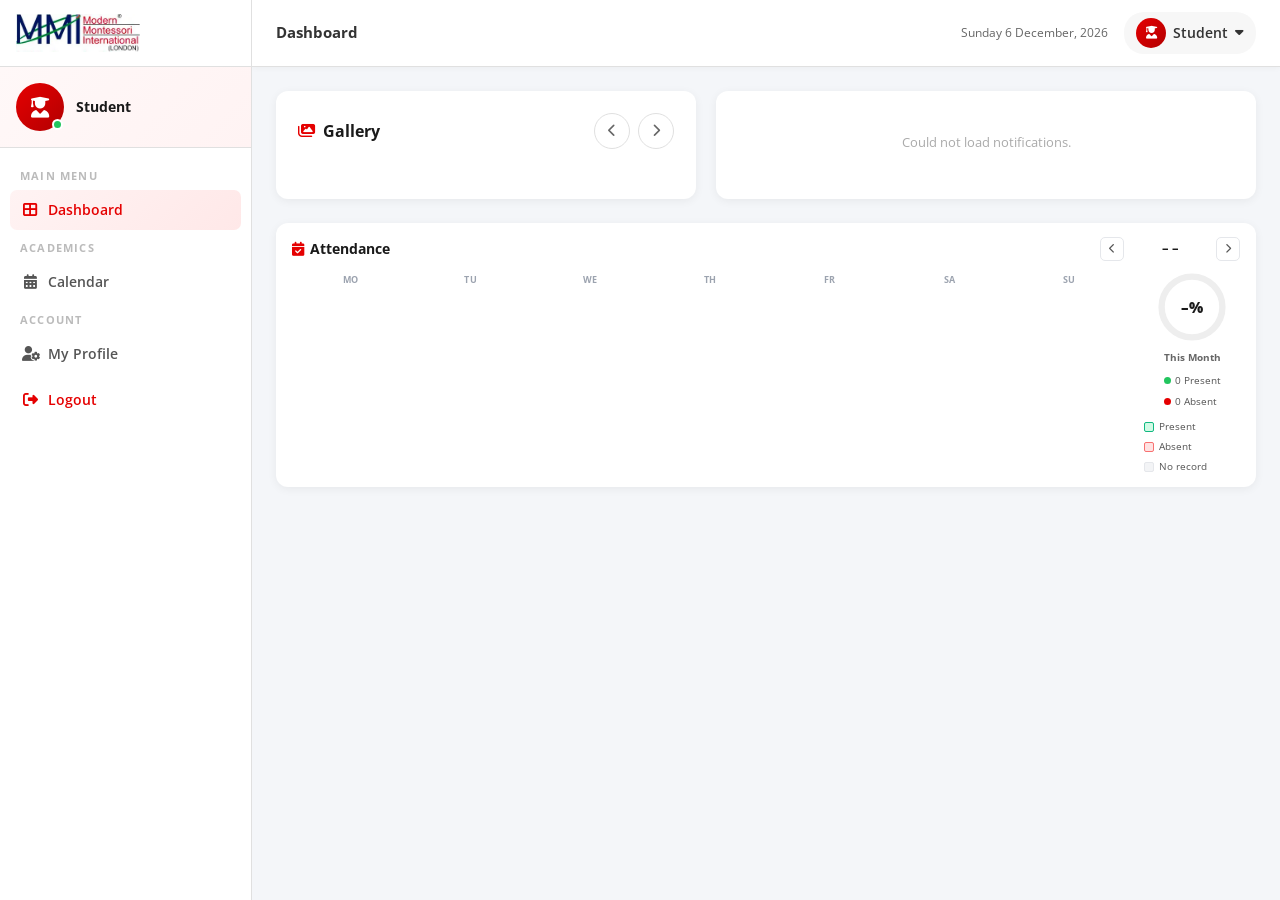
==== commit edc09822: "Add student portal: logins, attendance, gallery, calendar, notifications - 174 student logins with p" ====
--- a/dashboard.html
+++ b/dashboard.html
@@ -26,9 +26,9 @@
         <span class="online-dot"></span>
       </div>
       <div class="dsb-profile-info">
-        <strong id="sb-fullname">Aarav Sharma</strong>
-        <span>Roll: MMI-2025-001</span>
-        <span>Preschool – Group A</span>
+        <strong id="sb-fullname">Student</strong>
+        <span id="sb-roll">Roll: –</span>
+        <span id="sb-class">–</span>
       </div>
     </div>
 
@@ -36,14 +36,9 @@
     <nav class="dsb-nav">
       <p class="dsb-nav-label">Main Menu</p>
       <a class="dsb-link active" href="#" onclick="gotoSection('home', this)"><i class="fa fa-th-large"></i> Dashboard</a>
-      <a class="dsb-link" href="#" onclick="gotoSection('attendance', this)"><i class="fa fa-calendar-check"></i> Attendance</a>
-      <a class="dsb-link" href="#" onclick="gotoSection('timetable', this)"><i class="fa fa-clock"></i> Timetable</a>
-      <a class="dsb-link" href="#" onclick="gotoSection('results', this)"><i class="fa fa-chart-bar"></i> Results</a>
-      <a class="dsb-link" href="#" onclick="gotoSection('assignments', this)"><i class="fa fa-tasks"></i> Assignments <span class="nav-badge">2</span></a>
-      <a class="dsb-link" href="#" onclick="gotoSection('syllabus', this)"><i class="fa fa-book"></i> Syllabus</a>
-      <a class="dsb-link" href="#" onclick="gotoSection('notices', this)"><i class="fa fa-bell"></i> Notices <span class="nav-badge">3</span></a>
+      <p class="dsb-nav-label">Academics</p>
+      <a class="dsb-link" href="#" onclick="gotoSection('calendar', this)"><i class="fa fa-calendar-alt"></i> Calendar</a>
       <p class="dsb-nav-label">Account</p>
-      <a class="dsb-link" href="#" onclick="gotoSection('fees', this)"><i class="fa fa-rupee-sign"></i> Fee Details</a>
       <a class="dsb-link" href="#" onclick="gotoSection('profile', this)"><i class="fa fa-user-cog"></i> My Profile</a>
       <a class="dsb-link dsb-logout" href="index.html"><i class="fa fa-sign-out-alt"></i> Logout</a>
     </nav>
@@ -63,10 +58,7 @@
       </div>
       <div class="dtb-right">
         <span class="dtb-date" id="dtbDate"></span>
-        <div class="dtb-notif">
-          <i class="fa fa-bell"></i>
-          <span class="notif-badge">3</span>
-        </div>
+
         <div class="dtb-user-chip">
           <div class="dtb-avatar"><i class="fa fa-user-graduate"></i></div>
           <span id="dtb-name">Aarav</span>
@@ -81,333 +73,91 @@
       <!-- ──── DASHBOARD HOME ──── -->
       <section class="dsec active" id="sec-home">
 
-        <!-- Welcome Banner -->
-        <div class="welcome-bar">
-          <div class="wb-text">
-            <h2>Welcome back, <span id="wbName">Aarav</span>! 👋</h2>
-            <p>Here's your learning snapshot for today.</p>
-          </div>
-          <div class="wb-logo"><img src="mmi-logo-web.webp" alt="MMI" class="wb-logo-img" style="background:#fff;padding:5px 9px;border-radius:6px;height:40px;opacity:0.9;"/></div>
-        </div>
-
-        <!-- Stats Row -->
-        <div class="quick-stats">
-          <div class="qs-card qs-blue">
-            <i class="fa fa-calendar-check"></i>
-            <div><span class="qs-num">92%</span><p>Attendance</p></div>
-          </div>
-          <div class="qs-card qs-green">
-            <i class="fa fa-star"></i>
-            <div><span class="qs-num">A+</span><p>Current Grade</p></div>
-          </div>
-          <div class="qs-card qs-red">
-            <i class="fa fa-tasks"></i>
-            <div><span class="qs-num">2</span><p>Pending Tasks</p></div>
-          </div>
-          <div class="qs-card qs-orange">
-            <i class="fa fa-bell"></i>
-            <div><span class="qs-num">3</span><p>New Notices</p></div>
-          </div>
-        </div>
-
-        <!-- 2-col grid -->
-        <div class="dash-two-col">
-
-          <!-- Today's Activities -->
-          <div class="dash-card">
-            <div class="dc-header">
-              <h3><i class="fa fa-clock"></i> Today's Activities</h3>
-              <a href="#" onclick="gotoSection('timetable', null)" class="dc-more">View All</a>
-            </div>
-            <div class="activity-list">
-              <div class="act-row now">
-                <div class="act-time">08:00 – 08:45</div>
-                <div class="act-info"><strong>Practical Life</strong><span>Ms. Priya Sharma · Room 1</span></div>
-                <span class="act-tag now-tag">Now</span>
-              </div>
-              <div class="act-row">
-                <div class="act-time">08:45 – 09:30</div>
-                <div class="act-info"><strong>Sensorial Activities</strong><span>Ms. Kavita Dogra · Room 1</span></div>
-              </div>
-              <div class="act-row">
-                <div class="act-time">09:30 – 10:15</div>
-                <div class="act-info"><strong>Language Work</strong><span>Ms. Priya Sharma · Room 1</span></div>
-              </div>
-              <div class="act-row">
-                <div class="act-time">10:30 – 11:15</div>
-                <div class="act-info"><strong>Mathematics Materials</strong><span>Ms. Kavita Dogra · Room 1</span></div>
-              </div>
-              <div class="act-row">
-                <div class="act-time">11:15 – 12:00</div>
-                <div class="act-info"><strong>Outdoor / Free Play</strong><span>All Staff · Play Area</span></div>
-              </div>
-            </div>
-          </div>
-
-          <!-- Notices -->
-          <div class="dash-card">
-            <div class="dc-header">
-              <h3><i class="fa fa-bell"></i> Notices</h3>
-              <a href="#" onclick="gotoSection('notices', null)" class="dc-more">View All</a>
-            </div>
-            <div class="notice-snippet-list">
-              <div class="ns-item urgent">
-                <span class="ns-type urgent-type">Urgent</span>
-                <p>Parent-Teacher Meeting scheduled for <strong>[Date]</strong> – all parents must attend.</p>
-                <span class="ns-time">2 hrs ago</span>
-              </div>
-              <div class="ns-item">
-                <span class="ns-type">General</span>
-                <p>Annual Day preparations begin next week. Children may bring craft materials.</p>
-                <span class="ns-time">Yesterday</span>
-              </div>
-              <div class="ns-item">
-                <span class="ns-type holiday-type">Holiday</span>
-                <p>School closed on <strong>[Date]</strong> – Eid / [Festival]. Classes resume [Date].</p>
-                <span class="ns-time">3 days ago</span>
-              </div>
-            </div>
-          </div>
-
-          <!-- Attendance Widget -->
-          <div class="dash-card">
-            <div class="dc-header">
-              <h3><i class="fa fa-chart-pie"></i> Attendance (This Month)</h3>
-              <a href="#" onclick="gotoSection('attendance', null)" class="dc-more">Details</a>
-            </div>
-            <div class="att-widget">
-              <div class="att-donut-wrap">
-                <svg viewBox="0 0 120 120" class="att-donut">
-                  <circle cx="60" cy="60" r="50" fill="none" stroke="#eee" stroke-width="12"/>
-                  <circle cx="60" cy="60" r="50" fill="none" stroke="#126b36" stroke-width="12"
-                    stroke-dasharray="314" stroke-dashoffset="25" stroke-linecap="round"
-                    transform="rotate(-90 60 60)"/>
+        <!-- ─ Gallery + Notifications split ─ -->
+        <div class="home-top-split">
+
+        <!-- ─ Student Photo Carousel ─ -->
+        <div class="student-carousel">
+          <div class="sc-top">
+            <h3><i class="fa fa-images"></i> Gallery</h3>
+            <div class="sc-arrows">
+              <button class="sc-btn" onclick="scMove(-1)" aria-label="Previous photos"><i class="fa fa-chevron-left"></i></button>
+              <button class="sc-btn" onclick="scMove(1)" aria-label="Next photos"><i class="fa fa-chevron-right"></i></button>
+            </div>
+          </div>
+          <div class="sc-viewport">
+            <div class="sc-track" id="scTrack">
+              <!-- Photos load automatically from Google Drive -->
+            </div>
+          </div>
+          <div class="sc-dots" id="scDots"></div>
+        </div>
+
+        <!-- ─ Notifications (loaded from Google Sheet) ─ -->
+        <div class="notif-feed-block">
+          <div class="notice-snippet-list" id="notifList">
+            <p style="font-size:0.84rem;color:#aaa;text-align:center;padding:18px 0;">Loading notifications…</p>
+          </div>
+        </div>
+
+        </div><!-- end home-top-split -->
+
+        <!-- ─ Attendance Calendar ─ -->
+        <div class="att-cal-block">
+          <div class="block-header">
+            <h3><i class="fa fa-calendar-check"></i> Attendance</h3>
+            <div class="cal-month-nav">
+              <button class="cal-nav-btn" id="calPrev" onclick="calNav(-1)"><i class="fa fa-chevron-left"></i></button>
+              <span class="cal-month-title" id="calMonthTitle">– –</span>
+              <button class="cal-nav-btn" id="calNext" onclick="calNav(1)"><i class="fa fa-chevron-right"></i></button>
+            </div>
+          </div>
+          <div class="att-cal-body">
+            <div class="att-calendar-wrap">
+              <div class="cal-weekdays">
+                <span>Mo</span><span>Tu</span><span>We</span><span>Th</span><span>Fr</span><span>Sa</span><span>Su</span>
+              </div>
+              <div class="cal-grid" id="calGrid"></div>
+            </div>
+            <div class="cal-stats-panel">
+              <div class="week-pct-circle">
+                <svg viewBox="0 0 90 90">
+                  <circle cx="45" cy="45" r="38" fill="none" stroke="#eee" stroke-width="8"/>
+                  <circle cx="45" cy="45" r="38" fill="none" stroke="#126b36" stroke-width="8"
+                    stroke-dasharray="238.76" stroke-dashoffset="238.76" stroke-linecap="round"
+                    transform="rotate(-90 45 45)"/>
                 </svg>
-                <span class="att-donut-pct">92%</span>
-              </div>
-              <div class="att-legend">
-                <div class="att-leg-row"><span class="leg-dot green-dot-sm"></span>Present: <strong>22 days</strong></div>
-                <div class="att-leg-row"><span class="leg-dot red-dot-sm"></span>Absent: <strong>2 days</strong></div>
-                <div class="att-leg-row"><span class="leg-dot orange-dot-sm"></span>Leave: <strong>0 days</strong></div>
-                <div class="att-leg-row"><span class="leg-dot grey-dot-sm"></span>Holiday: <strong>2 days</strong></div>
-              </div>
-            </div>
-          </div>
-
-          <!-- Progress / Results -->
-          <div class="dash-card">
-            <div class="dc-header">
-              <h3><i class="fa fa-chart-bar"></i> Progress Report</h3>
-              <a href="#" onclick="gotoSection('results', null)" class="dc-more">Full Report</a>
-            </div>
-            <table class="prog-table">
-              <thead><tr><th>Area</th><th>Level</th><th>Grade</th></tr></thead>
-              <tbody>
-                <tr><td>Practical Life</td><td>Excellent</td><td><span class="gr gr-a">A+</span></td></tr>
-                <tr><td>Sensorial</td><td>Very Good</td><td><span class="gr gr-a">A</span></td></tr>
-                <tr><td>Language</td><td>Very Good</td><td><span class="gr gr-a">A</span></td></tr>
-                <tr><td>Mathematics</td><td>Good</td><td><span class="gr gr-b">B+</span></td></tr>
-                <tr><td>Cultural</td><td>Excellent</td><td><span class="gr gr-a">A+</span></td></tr>
-              </tbody>
-            </table>
-          </div>
-
-        </div>
+                <span class="week-pct-num">–%</span>
+              </div>
+              <span class="week-att-label">This Month</span>
+              <div class="week-att-stats">
+                <span class="was-item"><span class="was-dot was-green"></span>0 Present</span>
+                <span class="was-item"><span class="was-dot was-red"></span>0 Absent</span>
+              </div>
+              <div class="cal-legend">
+                <div class="cal-leg-row"><span class="cal-leg-box present"></span><span>Present</span></div>
+                <div class="cal-leg-row"><span class="cal-leg-box absent"></span><span>Absent</span></div>
+                <div class="cal-leg-row"><span class="cal-leg-box no-data"></span><span>No record</span></div>
+              </div>
+            </div>
+          </div>
+        </div>
+
       </section>
 
-      <!-- ──── ATTENDANCE ──── -->
-      <section class="dsec" id="sec-attendance">
-        <h2 class="sec-title">Attendance Record</h2>
-        <div class="att-page-grid">
-          <div class="att-overview">
-            <div class="att-donut-wrap large">
-              <svg viewBox="0 0 120 120" class="att-donut">
-                <circle cx="60" cy="60" r="50" fill="none" stroke="#eee" stroke-width="12"/>
-                <circle cx="60" cy="60" r="50" fill="none" stroke="#126b36" stroke-width="12"
-                  stroke-dasharray="314" stroke-dashoffset="25" stroke-linecap="round"
-                  transform="rotate(-90 60 60)"/>
-              </svg>
-              <span class="att-donut-pct large-pct">92%</span>
-            </div>
-            <div class="att-summary-stats">
-              <div class="ass-item"><span class="ass-num green-num">22</span><p>Present</p></div>
-              <div class="ass-item"><span class="ass-num red-num">2</span><p>Absent</p></div>
-              <div class="ass-item"><span class="ass-num orange-num">0</span><p>Leave</p></div>
-            </div>
-          </div>
-          <div class="att-cal-placeholder">
-            <div class="page-placeholder"><i class="fa fa-calendar-alt"></i><p>Monthly Calendar View</p><span>Calendar attendance map will appear here</span></div>
-          </div>
-        </div>
-        <div class="att-subject-breakdown">
-          <h3>Activity-wise Attendance</h3>
-          <table class="prog-table full-prog-table">
-            <thead><tr><th>Activity Area</th><th>Total Sessions</th><th>Attended</th><th>%</th><th>Status</th></tr></thead>
-            <tbody>
-              <tr><td>Practical Life</td><td>24</td><td>23</td><td>95.8%</td><td><span class="gr gr-a">Excellent</span></td></tr>
-              <tr><td>Sensorial</td><td>24</td><td>22</td><td>91.6%</td><td><span class="gr gr-a">Good</span></td></tr>
-              <tr><td>Language</td><td>24</td><td>22</td><td>91.6%</td><td><span class="gr gr-a">Good</span></td></tr>
-              <tr><td>Mathematics</td><td>24</td><td>21</td><td>87.5%</td><td><span class="gr gr-b">Average</span></td></tr>
-              <tr><td>Cultural Studies</td><td>24</td><td>22</td><td>91.6%</td><td><span class="gr gr-a">Good</span></td></tr>
-            </tbody>
-          </table>
-        </div>
-      </section>
-
-      <!-- ──── TIMETABLE ──── -->
-      <section class="dsec" id="sec-timetable">
-        <h2 class="sec-title">My Timetable</h2>
-        <div class="page-placeholder tall-ph"><i class="fa fa-clock"></i><p>Weekly Timetable</p><span>Full Mon–Sat timetable grid will be displayed here</span></div>
-      </section>
-
-      <!-- ──── RESULTS ──── -->
-      <section class="dsec" id="sec-results">
-        <h2 class="sec-title">Results &amp; Progress Reports</h2>
-        <div class="result-tabs">
-          <button class="rt active" onclick="selectRT(this)">Term 1</button>
-          <button class="rt" onclick="selectRT(this)">Term 2</button>
-          <button class="rt" onclick="selectRT(this)">Annual</button>
-        </div>
-        <table class="prog-table full-prog-table">
-          <thead><tr><th>Activity Area</th><th>Max</th><th>Marks</th><th>%</th><th>Grade</th><th>Remark</th></tr></thead>
-          <tbody>
-            <tr><td>Practical Life</td><td>100</td><td>97</td><td>97%</td><td><span class="gr gr-a">A+</span></td><td>Outstanding</td></tr>
-            <tr><td>Sensorial Activities</td><td>100</td><td>91</td><td>91%</td><td><span class="gr gr-a">A</span></td><td>Excellent</td></tr>
-            <tr><td>Language</td><td>100</td><td>89</td><td>89%</td><td><span class="gr gr-a">A</span></td><td>Very Good</td></tr>
-            <tr><td>Mathematics</td><td>100</td><td>83</td><td>83%</td><td><span class="gr gr-b">B+</span></td><td>Good</td></tr>
-            <tr><td>Cultural Studies</td><td>100</td><td>95</td><td>95%</td><td><span class="gr gr-a">A+</span></td><td>Outstanding</td></tr>
-            <tr class="total-row"><td><strong>Overall</strong></td><td><strong>500</strong></td><td><strong>455</strong></td><td><strong>91%</strong></td><td><span class="gr gr-a">A+</span></td><td><strong>Distinction</strong></td></tr>
-          </tbody>
-        </table>
-        <div class="section-actions">
-          <button class="btn-red"><i class="fa fa-download"></i> Download Report Card</button>
-        </div>
-      </section>
-
-      <!-- ──── ASSIGNMENTS ──── -->
-      <section class="dsec" id="sec-assignments">
-        <h2 class="sec-title">Assignments &amp; Activities</h2>
-        <div class="assign-list">
-          <div class="assign-card pending-assign">
-            <div class="assign-head">
-              <span class="assign-subj">Language</span>
-              <span class="assign-status st-pending">Pending</span>
-            </div>
-            <h4>Draw and label 5 animals you know</h4>
-            <p>Using the picture cards from class, draw and write the names of 5 animals. Bring to school on [Date].</p>
-            <div class="assign-meta"><span><i class="fa fa-calendar"></i> Due: [Date]</span><span><i class="fa fa-user"></i> Ms. Priya Sharma</span></div>
-          </div>
-          <div class="assign-card pending-assign">
-            <div class="assign-head">
-              <span class="assign-subj">Cultural</span>
-              <span class="assign-status st-pending">Pending</span>
-            </div>
-            <h4>My Family Tree Activity</h4>
-            <p>Create a simple family tree with photos or drawings of your family members. Labels optional.</p>
-            <div class="assign-meta"><span><i class="fa fa-calendar"></i> Due: [Date]</span><span><i class="fa fa-user"></i> Ms. Kavita Dogra</span></div>
-          </div>
-          <div class="assign-card">
-            <div class="assign-head">
-              <span class="assign-subj">Practical Life</span>
-              <span class="assign-status st-done">Submitted</span>
-            </div>
-            <h4>Pouring Activity Practice</h4>
-            <p>Practise the pouring activity at home with dry beans or water with parental supervision.</p>
-            <div class="assign-meta"><span><i class="fa fa-calendar"></i> Due: [Date]</span><span><i class="fa fa-user"></i> Ms. Priya Sharma</span></div>
-          </div>
-        </div>
-      </section>
-
-      <!-- ──── NOTICES ──── -->
-      <section class="dsec" id="sec-notices">
-        <h2 class="sec-title">Notices &amp; Announcements</h2>
-        <div class="full-notice-list">
-          <div class="fn-card urgent-fn">
-            <div class="fn-left">
-              <div class="fn-icon fn-red"><i class="fa fa-exclamation"></i></div>
-              <div class="fn-date"><span class="fn-day">24</span><span class="fn-mon">May</span></div>
-            </div>
-            <div class="fn-body">
-              <span class="fn-tag urgent-tag">Urgent</span>
-              <h4>Parent-Teacher Meeting – [Date]</h4>
-              <p>All parents are requested to attend the Parent-Teacher Meeting scheduled on [Date] from 10:00 AM to 1:00 PM. Individual slots will be allocated. Please confirm your attendance with the class teacher.</p>
-            </div>
-          </div>
-          <div class="fn-card">
-            <div class="fn-left">
-              <div class="fn-icon fn-green"><i class="fa fa-info"></i></div>
-              <div class="fn-date"><span class="fn-day">20</span><span class="fn-mon">May</span></div>
-            </div>
-            <div class="fn-body">
-              <span class="fn-tag general-tag">General</span>
-              <h4>Annual Day Preparations – Theme: Nature &amp; Colours</h4>
-              <p>Annual Day will be held on [Date]. The theme this year is "Nature &amp; Colours". Children may bring craft supplies as instructed by their class teacher.</p>
-            </div>
-          </div>
-          <div class="fn-card">
-            <div class="fn-left">
-              <div class="fn-icon fn-orange"><i class="fa fa-star"></i></div>
-              <div class="fn-date"><span class="fn-day">18</span><span class="fn-mon">May</span></div>
-            </div>
-            <div class="fn-body">
-              <span class="fn-tag holiday-tag">Holiday</span>
-              <h4>School Holiday – [Festival / Occasion]</h4>
-              <p>School will remain closed on [Date] on account of [Festival / Reason]. Regular classes will resume from [Date].</p>
-            </div>
-          </div>
-        </div>
-      </section>
-
-      <!-- ──── FEES ──── -->
-      <section class="dsec" id="sec-fees">
-        <h2 class="sec-title">Fee Details</h2>
-        <div class="fee-cards">
-          <div class="fee-card fc-green"><i class="fa fa-check-circle"></i><span>Last Paid</span><strong>₹ [Amount]</strong><p>[Date]</p></div>
-          <div class="fee-card fc-red"><i class="fa fa-clock"></i><span>Amount Due</span><strong>₹ [Amount]</strong><p>Due: [Date]</p></div>
-          <div class="fee-card fc-blue"><i class="fa fa-rupee-sign"></i><span>Annual Fee</span><strong>₹ [Amount]</strong><p>Session 2025-26</p></div>
-        </div>
-        <table class="prog-table full-prog-table" style="margin-top:20px;">
-          <thead><tr><th>Fee Type</th><th>Period</th><th>Amount</th><th>Status</th><th>Receipt</th></tr></thead>
-          <tbody>
-            <tr><td>Tuition Fee</td><td>April 2025</td><td>₹ [Amount]</td><td><span class="gr gr-a">Paid</span></td><td><a href="#" class="tbl-link"><i class="fa fa-download"></i> Download</a></td></tr>
-            <tr><td>Activity Fee</td><td>April 2025</td><td>₹ [Amount]</td><td><span class="gr gr-a">Paid</span></td><td><a href="#" class="tbl-link"><i class="fa fa-download"></i> Download</a></td></tr>
-            <tr><td>Tuition Fee</td><td>May 2025</td><td>₹ [Amount]</td><td><span class="gr gr-c">Due</span></td><td>–</td></tr>
-          </tbody>
-        </table>
-        <div class="section-actions" style="margin-top:16px;">
-          <button class="btn-red"><i class="fa fa-credit-card"></i> Pay Now</button>
-        </div>
-      </section>
-
-      <!-- ──── SYLLABUS ──── -->
-      <section class="dsec" id="sec-syllabus">
-        <h2 class="sec-title">Syllabus &amp; Materials</h2>
-        <div class="syl-list">
-          <div class="syl-item">
-            <div class="syl-icon syl-red"><i class="fa fa-hands"></i></div>
-            <div class="syl-info"><strong>Practical Life</strong><p>Dressing frames, pouring, spooning, care of environment, grace &amp; courtesy</p></div>
-            <a href="#" class="btn-outline-sm"><i class="fa fa-download"></i> Download</a>
-          </div>
-          <div class="syl-item">
-            <div class="syl-icon syl-green"><i class="fa fa-cube"></i></div>
-            <div class="syl-info"><strong>Sensorial Materials</strong><p>Pink tower, broad stair, red rods, colour tablets, geometric solids</p></div>
-            <a href="#" class="btn-outline-sm"><i class="fa fa-download"></i> Download</a>
-          </div>
-          <div class="syl-item">
-            <div class="syl-icon syl-red"><i class="fa fa-font"></i></div>
-            <div class="syl-info"><strong>Language Programme</strong><p>Sandpaper letters, moveable alphabet, picture-word matching, storytelling</p></div>
-            <a href="#" class="btn-outline-sm"><i class="fa fa-download"></i> Download</a>
-          </div>
-          <div class="syl-item">
-            <div class="syl-icon syl-green"><i class="fa fa-calculator"></i></div>
-            <div class="syl-info"><strong>Mathematics</strong><p>Number rods, sandpaper numerals, spindle box, bead chain, golden beads</p></div>
-            <a href="#" class="btn-outline-sm"><i class="fa fa-download"></i> Download</a>
-          </div>
-          <div class="syl-item">
-            <div class="syl-icon syl-red"><i class="fa fa-globe"></i></div>
-            <div class="syl-info"><strong>Cultural Studies</strong><p>Botany, zoology, geography puzzles, music, art &amp; craft, science exploration</p></div>
-            <a href="#" class="btn-outline-sm"><i class="fa fa-download"></i> Download</a>
-          </div>
+      <!-- ──── CALENDAR ──── -->
+      <section class="dsec" id="sec-calendar">
+        <h2 class="sec-title">Monthly Calendar</h2>
+        <div class="school-cal-wrap">
+          <div class="school-cal-tabs">
+            <button class="school-cal-tab active" onclick="schoolCalShowMonth('2026-05', this)">
+              <i class="fa fa-calendar-check"></i> May 2026
+            </button>
+            <button class="school-cal-tab" onclick="schoolCalShowMonth('2026-06', this)">
+              <i class="fa fa-calendar"></i> June 2026
+            </button>
+          </div>
+          <div id="schoolCalBody"></div>
         </div>
       </section>
 
@@ -420,29 +170,26 @@
             <button class="pp-change-photo"><i class="fa fa-camera"></i> Change Photo</button>
             <div class="pp-id-badge">
               <img src="mmi-logo-web.webp" alt="MMI" class="pp-badge-logo"/>
-              <p class="pp-badge-roll">MMI-2025-001</p>
-              <p class="pp-badge-class">Preschool – Group A</p>
+              <p class="pp-badge-roll" id="pp-badge-roll">–</p>
+              <p class="pp-badge-class" id="pp-badge-class">–</p>
             </div>
           </div>
           <div class="pp-details">
             <div class="pp-details-grid">
-              <div class="pp-field"><label>Full Name</label><p>Aarav Sharma</p></div>
-              <div class="pp-field"><label>Roll Number</label><p>MMI-2025-001</p></div>
-              <div class="pp-field"><label>Programme</label><p>Preschool</p></div>
-              <div class="pp-field"><label>Group / Section</label><p>Group A</p></div>
-              <div class="pp-field"><label>Date of Birth</label><p>15 / 08 / 2021</p></div>
-              <div class="pp-field"><label>Age</label><p>3 Years 9 Months</p></div>
-              <div class="pp-field"><label>Father's Name</label><p>Mr. Rohit Sharma</p></div>
-              <div class="pp-field"><label>Mother's Name</label><p>Mrs. Sunita Sharma</p></div>
-              <div class="pp-field"><label>Contact Number</label><p>+91-XXXXXXXXXX</p></div>
-              <div class="pp-field"><label>Email</label><p>rohit.sharma@email.com</p></div>
-              <div class="pp-field pp-full"><label>Home Address</label><p>[Full Address], Jammu, J&amp;K</p></div>
-              <div class="pp-field"><label>Class Teacher</label><p>Ms. Priya Sharma</p></div>
-              <div class="pp-field"><label>Session</label><p>2025 – 26</p></div>
+              <div class="pp-field"><label>Full Name</label><p id="pp-fullname">–</p></div>
+              <div class="pp-field"><label>Roll Number</label><p id="pp-roll">–</p></div>
+              <div class="pp-field"><label>Programme</label><p id="pp-class">–</p></div>
+              <div class="pp-field"><label>Gender</label><p id="pp-gender">–</p></div>
+              <div class="pp-field"><label>Father's Name</label><p id="pp-father">–</p></div>
+              <div class="pp-field"><label>Father's Mobile</label><p id="pp-fatherMob">–</p></div>
+              <div class="pp-field"><label>Mother's Name</label><p id="pp-mother">–</p></div>
+              <div class="pp-field"><label>Mother's Mobile</label><p id="pp-motherMob">–</p></div>
+              <div class="pp-field pp-full"><label>Email</label><p id="pp-email">–</p></div>
+              <div class="pp-field"><label>Session</label><p id="pp-session">–</p></div>
             </div>
             <div class="section-actions">
               <button class="btn-red"><i class="fa fa-edit"></i> Edit Profile</button>
-              <button class="btn-outline-red"><i class="fa fa-key"></i> Change Password</button>
+              <button class="btn-outline-red" onclick="openCpwModal()"><i class="fa fa-key"></i> Change Password</button>
             </div>
           </div>
         </div>
@@ -452,6 +199,49 @@
   </div><!-- end dash-main -->
 </div><!-- end dash-layout -->
 
+<!-- ═══ CHANGE PASSWORD MODAL ═══ -->
+<div class="cpw-overlay" id="cpwOverlay" onclick="closeCpwModal()">
+  <div class="cpw-modal" onclick="event.stopPropagation()">
+    <div class="cpw-header">
+      <h3><i class="fa fa-key"></i> Change Password</h3>
+      <button class="cpw-close" onclick="closeCpwModal()"><i class="fa fa-times"></i></button>
+    </div>
+    <div class="cpw-body">
+      <div class="lf-group">
+        <label><i class="fa fa-lock"></i> Current Password</label>
+        <div class="pw-wrap">
+          <input type="password" id="cpw-current" placeholder="Enter current password"/>
+          <button type="button" class="pw-toggle" onclick="togglePw('cpw-current','cpw-eye1')">
+            <i class="fa fa-eye" id="cpw-eye1"></i>
+          </button>
+        </div>
+      </div>
+      <div class="lf-group">
+        <label><i class="fa fa-lock"></i> New Password</label>
+        <div class="pw-wrap">
+          <input type="password" id="cpw-new" placeholder="Minimum 6 characters"/>
+          <button type="button" class="pw-toggle" onclick="togglePw('cpw-new','cpw-eye2')">
+            <i class="fa fa-eye" id="cpw-eye2"></i>
+          </button>
+        </div>
+      </div>
+      <div class="lf-group">
+        <label><i class="fa fa-lock"></i> Confirm New Password</label>
+        <div class="pw-wrap">
+          <input type="password" id="cpw-confirm" placeholder="Re-enter new password"/>
+          <button type="button" class="pw-toggle" onclick="togglePw('cpw-confirm','cpw-eye3')">
+            <i class="fa fa-eye" id="cpw-eye3"></i>
+          </button>
+        </div>
+      </div>
+      <p class="cpw-error" id="cpwError"></p>
+      <button class="btn-red cpw-submit" onclick="submitChangePassword()">
+        <i class="fa fa-check"></i> Update Password
+      </button>
+    </div>
+  </div>
+</div>
+
 <script src="scripts.js"></script>
 </body>
 </html>
--- a/styles.css
+++ b/styles.css
@@ -189,12 +189,12 @@
 .gallery-section { padding: 66px 0; background: #fff; }
 .gallery-grid {
   display: grid;
-  grid-template-columns: repeat(4, 1fr);
-  grid-auto-rows: 200px;
+  grid-template-columns: repeat(3, 1fr);
+  grid-auto-rows: 380px;
   gap: 10px;
 }
 .gallery-item { overflow: hidden; border-radius: var(--radius); cursor: pointer; }
-.gallery-item img { width: 100%; height: 100%; object-fit: cover; transition: transform 0.4s ease; display: block; }
+.gallery-item img { width: 100%; height: 100%; object-fit: cover; object-position: center 30%; transition: transform 0.4s ease; display: block; }
 .gallery-item:hover img { transform: scale(1.07); }
 .gallery-item.tall { grid-row: span 2; }
 .gallery-item.wide { grid-column: span 2; }
@@ -345,41 +345,68 @@
 /* ══════════════════════════════════════════
    LOGIN PAGE
 ══════════════════════════════════════════ */
-body.login-body { background: #f0f2f5; min-height: 100vh; }
-.login-wrap { display: flex; min-height: 100vh; }
-
-/* Left panel */
-.login-left-panel { width: 400px; flex-shrink: 0; background: linear-gradient(160deg, #8b0000 0%, #cc0000 50%, #e50001 100%); position: relative; overflow: hidden; }
-.login-left-panel::before { content: ''; position: absolute; top: -80px; right: -80px; width: 320px; height: 320px; border-radius: 50%; background: rgba(255,255,255,0.05); pointer-events: none; }
-.login-left-panel::after { content: ''; position: absolute; bottom: -60px; left: -60px; width: 260px; height: 260px; border-radius: 50%; background: rgba(255,255,255,0.04); pointer-events: none; }
-.llp-inner { position: relative; z-index: 1; height: 100%; display: flex; flex-direction: column; padding: 30px 36px; }
-.llp-back { color: rgba(255,255,255,0.7); font-size: 0.82rem; display: inline-flex; align-items: center; gap: 7px; width: fit-content; transition: var(--trans); }
-.llp-back:hover { color: #fff; }
-.llp-back i { font-size: 0.8rem; }
-
-/* ── LOGIN LOGO FIX ──
-   The logo has a white background — place it inside
-   a white pill so it's clearly visible on the red panel */
-.llp-logo-area { flex: 1; display: flex; flex-direction: column; align-items: center; justify-content: center; text-align: center; gap: 14px; }
-.llp-logo-card { background: #fff; padding: 14px 22px; border-radius: 10px; box-shadow: 0 4px 20px rgba(0,0,0,0.25); }
-.llp-logo { height: 60px; width: auto; display: block; }
-.llp-tagline { color: rgba(255,255,255,0.88); font-size: 0.88rem; line-height: 1.55; }
-.llp-tagline strong { color: #fff; font-size: 1rem; display: block; }
-
-.llp-features { display: flex; flex-direction: column; gap: 13px; margin-bottom: 20px; }
-.llp-feat { display: flex; align-items: center; gap: 12px; color: rgba(255,255,255,0.85); font-size: 0.85rem; }
-.feat-icon { width: 34px; height: 34px; background: rgba(255,255,255,0.15); border-radius: 7px; display: flex; align-items: center; justify-content: center; flex-shrink: 0; font-size: 0.95rem; }
-.llp-demo-box { background: rgba(0,0,0,0.2); border-radius: var(--radius); padding: 14px 16px; margin-bottom: 20px; }
-.demo-label { color: rgba(255,255,255,0.7); font-size: 0.75rem; font-weight: 700; margin-bottom: 8px; display: flex; align-items: center; gap: 6px; }
-.demo-row { display: flex; justify-content: space-between; align-items: center; padding: 5px 0; border-bottom: 1px solid rgba(255,255,255,0.1); }
-.demo-row:last-child { border-bottom: none; }
-.demo-row span { color: rgba(255,255,255,0.6); font-size: 0.78rem; }
-.demo-row strong { color: #fff; font-size: 0.88rem; font-family: 'Courier New', monospace; background: rgba(255,255,255,0.12); padding: 2px 8px; border-radius: 3px; }
-.llp-footer { text-align: center; color: rgba(255,255,255,0.3); font-size: 0.72rem; }
-
-/* Right panel */
-.login-right-panel { flex: 1; display: flex; align-items: center; justify-content: center; padding: 40px 20px; }
-.lrp-inner { width: 100%; max-width: 420px; }
+body.login-body { background: #000; min-height: 100vh; overflow: hidden; }
+.login-wrap { position: relative; min-height: 100vh; overflow: hidden; }
+
+/* Full-screen background slider */
+.login-bg { position: absolute; inset: 0; z-index: 0; }
+.login-bg .hero-slider { height: 100vh; }
+
+/* Dark gradient overlay — darker on left, lighter on right */
+.login-overlay {
+  position: absolute; inset: 0; z-index: 1;
+  background: linear-gradient(to right,
+    rgba(0,0,0,0.78) 0%,
+    rgba(0,0,0,0.60) 45%,
+    rgba(0,0,0,0.30) 100%);
+}
+
+/* Content layer — sits above overlay */
+.login-content {
+  position: relative; z-index: 2;
+  display: flex; min-height: 100vh; align-items: stretch;
+}
+
+/* Left brand area */
+.login-brand-area {
+  flex: 1; padding: 70px 48px 50px 56px;
+  display: flex; flex-direction: column; justify-content: space-between;
+  color: #fff; position: relative;
+}
+.lb-back {
+  position: absolute; top: 22px; left: 56px;
+  color: rgba(255,255,255,0.75); font-size: 0.82rem;
+  display: inline-flex; align-items: center; gap: 6px;
+  transition: var(--trans);
+}
+.lb-back:hover { color: #fff; }
+.lb-top-logo { align-self: flex-start; text-align: left; }
+.lb-logo-card {
+  display: inline-block; background: #fff;
+  padding: 10px 18px; border-radius: 8px;
+  box-shadow: 0 4px 20px rgba(0,0,0,0.4); margin-bottom: 18px;
+}
+.lb-logo { height: 52px; width: auto; display: block; }
+.lb-tagline { color: rgba(255,255,255,0.85); font-size: 0.9rem; line-height: 1.55; margin-top: 10px; margin-bottom: 0; }
+.lb-tagline strong { color: #fff; font-size: 1rem; display: block; margin-top: 3px; }
+.lb-quote { border-left: 3px solid rgba(255,255,255,0.3); padding-left: 20px; }
+.lb-qi { font-size: 2.4rem; color: rgba(255,255,255,0.25); display: block; margin-bottom: 14px; }
+.lb-qt { color: rgba(255,255,255,0.92); font-size: 1.22rem; line-height: 1.85; font-style: italic; margin: 0 0 16px; font-weight: 300; }
+.lb-qc { color: rgba(255,255,255,0.6); font-size: 0.82rem; font-weight: 700; text-transform: uppercase; letter-spacing: 1px; font-style: normal; }
+
+/* Login card logo */
+.lrp-logo-header { display: flex; justify-content: flex-end; margin-bottom: 22px; padding-bottom: 16px; border-bottom: 1px solid var(--border); }
+.lrp-logo-top { height: 42px; width: auto; display: block; }
+
+/* Right login card */
+.login-right-panel {
+  width: 480px; flex-shrink: 0;
+  background: #fff;
+  display: flex; align-items: center; justify-content: center;
+  padding: 48px 28px;
+  box-shadow: -8px 0 40px rgba(0,0,0,0.25);
+}
+.lrp-inner { width: 100%; max-width: 400px; }
 .login-tabs { display: flex; gap: 6px; background: #eef0f3; padding: 5px; border-radius: 8px; margin-bottom: 28px; }
 .ltab { flex: 1; padding: 9px 6px; border: none; background: transparent; border-radius: 6px; font-size: 0.8rem; font-weight: 700; color: #777; display: flex; align-items: center; justify-content: center; gap: 5px; transition: var(--trans); }
 .ltab.active { background: #fff; color: var(--red); box-shadow: 0 2px 8px rgba(0,0,0,0.08); }
@@ -598,11 +625,10 @@
 .pp-avatar { width: 100px; height: 100px; border-radius: 50%; background: linear-gradient(135deg, var(--red), var(--red-dark)); display: flex; align-items: center; justify-content: center; color: #fff; font-size: 2.5rem; }
 .pp-change-photo { background: none; border: 1.5px solid var(--border); color: var(--muted); padding: 6px 12px; border-radius: 5px; font-size: 0.78rem; display: flex; align-items: center; gap: 5px; transition: var(--trans); }
 .pp-change-photo:hover { border-color: var(--green); color: var(--green); }
-/* Profile ID badge — logo on green bg: use white container */
-.pp-id-badge { background: linear-gradient(135deg, var(--green-dk), var(--green)); border-radius: 8px; padding: 14px; text-align: center; width: 100%; }
-.pp-badge-logo { height: 28px; margin: 0 auto 8px; background: #fff; padding: 3px 7px; border-radius: 4px; }
-.pp-badge-roll { color: #fff; font-size: 0.88rem; font-weight: 700; font-family: 'Courier New', monospace; }
-.pp-badge-class { color: rgba(255,255,255,0.75); font-size: 0.75rem; margin-top: 2px; }
+.pp-id-badge { background: #fff; border: 1.5px solid var(--border); border-radius: 8px; padding: 14px; text-align: center; width: 100%; }
+.pp-badge-logo { height: 28px; margin: 0 auto 8px; padding: 3px 7px; border-radius: 4px; }
+.pp-badge-roll { color: #1a1a1a; font-size: 0.88rem; font-weight: 700; font-family: 'Courier New', monospace; }
+.pp-badge-class { color: var(--muted); font-size: 0.75rem; margin-top: 2px; }
 .pp-details { flex: 1; }
 .pp-details-grid { display: grid; grid-template-columns: repeat(3, 1fr); gap: 18px; margin-bottom: 24px; }
 .pp-full { grid-column: 1 / -1; }
@@ -616,6 +642,115 @@
 .dsb-overlay.on { display: block; }
 
 /* ══════════════════════════════════════════
+   STUDENT CAROUSEL
+══════════════════════════════════════════ */
+.student-carousel { background: #fff; border-radius: 12px; padding: 22px; box-shadow: 0 2px 10px rgba(0,0,0,0.06); margin-bottom: 24px; }
+.sc-top { display: flex; align-items: center; justify-content: space-between; margin-bottom: 14px; }
+.sc-top h3 { font-size: 1rem; font-weight: 700; color: #1a1a1a; display: flex; align-items: center; gap: 8px; }
+.sc-top h3 i { color: var(--red); font-size: 0.95rem; }
+.sc-arrows { display: flex; gap: 8px; }
+.sc-btn { width: 36px; height: 36px; border-radius: 50%; border: 1.5px solid var(--border); background: #fff; color: #666; font-size: 0.82rem; display: flex; align-items: center; justify-content: center; cursor: pointer; transition: var(--trans); }
+.sc-btn:hover { background: var(--red); color: #fff; border-color: var(--red); box-shadow: 0 3px 10px rgba(229,0,1,0.25); }
+.sc-viewport { overflow: hidden; border-radius: 8px; }
+.sc-track { display: flex; transition: transform 0.42s cubic-bezier(0.25,0.46,0.45,0.94); }
+.home-top-split { display: grid; grid-template-columns: 420px 1fr; gap: 20px; margin-bottom: 24px; align-items: start; }
+.home-top-split .student-carousel { margin-bottom: 0; }
+.home-top-split .notif-feed-block { margin-bottom: 0; height: 100%; box-sizing: border-box; }
+.sc-slide { flex: 0 0 100%; padding: 0; box-sizing: border-box; }
+.sc-slide img { width: 100%; aspect-ratio: 1 / 1; height: auto; object-fit: cover; object-position: center 25%; border-radius: 8px; display: block; }
+.sc-dots { display: flex; justify-content: center; gap: 6px; margin-top: 14px; flex-wrap: wrap; }
+.sc-dot { width: 8px; height: 8px; border-radius: 50%; background: #ddd; cursor: pointer; border: none; padding: 0; transition: all 0.3s ease; flex-shrink: 0; }
+.sc-dot.active { background: var(--red); width: 24px; border-radius: 4px; }
+.sc-dot:hover { background: #bbb; }
+.sc-dot.active:hover { background: var(--red-dark); }
+
+/* ══════════════════════════════════════════
+   NOTIFICATIONS FEED
+══════════════════════════════════════════ */
+.notif-feed-block { background: #fff; border-radius: 12px; padding: 22px; box-shadow: 0 2px 10px rgba(0,0,0,0.06); margin-bottom: 24px; }
+
+/* ══════════════════════════════════════════
+   ACTIVITIES (legacy — kept for reference)
+══════════════════════════════════════════ */
+.activities-block { background: #fff; border-radius: 12px; padding: 22px; box-shadow: 0 2px 10px rgba(0,0,0,0.06); margin-bottom: 24px; }
+.block-header { margin-bottom: 18px; }
+.block-header h3 { font-size: 1rem; font-weight: 700; color: #1a1a1a; display: flex; align-items: center; gap: 8px; }
+.block-header h3 i { color: var(--red); }
+.activities-grid { display: flex; flex-direction: column; gap: 14px; }
+.act-card { display: flex; flex-direction: row; border-radius: 10px; overflow: hidden; border: 1px solid var(--border); background: #fff; transition: box-shadow 0.25s ease, transform 0.25s ease; min-height: 130px; }
+.act-card:hover { box-shadow: 0 6px 22px rgba(0,0,0,0.11); transform: translateY(-2px); }
+.act-card-img { width: 220px; flex-shrink: 0; overflow: hidden; }
+.act-card-img img { width: 100%; height: 100%; object-fit: cover; display: block; transition: transform 0.4s ease; }
+.act-card:hover .act-card-img img { transform: scale(1.05); }
+.act-card-noimg { width: 220px; flex-shrink: 0; display: flex; align-items: center; justify-content: center; background: linear-gradient(135deg, #fff3f3, #ffe8e8); }
+.act-card-noimg i { font-size: 3rem; color: var(--red); opacity: 0.4; }
+.act-card-body { flex: 1; padding: 20px 24px; display: flex; flex-direction: column; justify-content: center; }
+.act-card-body h4 { font-size: 1rem; font-weight: 700; color: #1a1a1a; margin-bottom: 8px; }
+.act-card-body p { font-size: 0.83rem; color: #666; line-height: 1.6; }
+
+/* ══════════════════════════════════════════
+   ATTENDANCE CALENDAR
+══════════════════════════════════════════ */
+.att-cal-block { background: #fff; border-radius: 12px; padding: 14px 16px 12px; box-shadow: 0 2px 10px rgba(0,0,0,0.06); margin-bottom: 16px; }
+.block-header { display: flex; align-items: center; justify-content: space-between; margin-bottom: 10px; }
+.block-header h3 { font-size: 0.88rem; font-weight: 700; color: #1a1a1a; display: flex; align-items: center; gap: 6px; }
+.cal-month-nav { display: flex; align-items: center; gap: 7px; }
+.cal-month-title { font-size: 0.8rem; font-weight: 700; color: #1a1a1a; min-width: 78px; text-align: center; }
+.cal-nav-btn { width: 24px; height: 24px; border: 1.5px solid #e5e7eb; border-radius: 5px; background: #fff; cursor: pointer; display: flex; align-items: center; justify-content: center; color: #555; font-size: 0.62rem; transition: all 0.15s; }
+.cal-nav-btn:hover:not(:disabled) { background: #f3f4f6; border-color: #d1d5db; }
+.cal-nav-btn:disabled { opacity: 0.3; cursor: default; }
+
+.att-cal-body { display: flex; gap: 16px; align-items: flex-start; }
+.att-calendar-wrap { flex: 1; min-width: 0; }
+.cal-weekdays { display: grid; grid-template-columns: repeat(7, 1fr); gap: 2px; margin-bottom: 3px; }
+.cal-weekdays span { text-align: center; font-size: 0.55rem; font-weight: 700; color: #9ca3af; text-transform: uppercase; letter-spacing: 0.3px; padding: 2px 0; }
+.cal-grid { display: grid; grid-template-columns: repeat(7, 1fr); gap: 3px; }
+
+/* Each cell: fixed small height, flex-col so day number sits top and badge below */
+.cal-cell {
+  aspect-ratio: unset;
+  height: 34px;
+  border-radius: 5px;
+  display: flex;
+  flex-direction: column;
+  align-items: center;
+  justify-content: center;
+  gap: 1px;
+  font-size: 0.65rem;
+  font-weight: 700;
+  position: relative;
+}
+.cal-day-num { line-height: 1; }
+.cal-badge { font-size: 0.5rem; font-weight: 800; line-height: 1; letter-spacing: 0.2px; }
+.cal-p { color: #065f46; }
+.cal-a { color: #b91c1c; }
+
+.cal-cell.empty    { background: transparent; }
+.cal-cell.future   { background: #f9fafb; color: #d1d5db; }
+.cal-cell.no-school{ background: transparent; color: #e5e7eb; font-weight: 400; }
+.cal-cell.no-data  { background: #f3f4f6; color: #9ca3af; border: 1px solid #e5e7eb; }
+.cal-cell.present  { background: #d1fae5; color: #065f46; border: 1.5px solid #10b981; }
+.cal-cell.absent   { background: #fee2e2; color: #b91c1c; border: 1.5px solid #f87171; }
+.cal-cell.today    { outline: 2px solid #3b82f6; outline-offset: -2px; }
+
+.cal-stats-panel { display: flex; flex-direction: column; align-items: center; gap: 6px; flex-shrink: 0; width: 96px; }
+.week-pct-circle { position: relative; width: 72px; height: 72px; }
+.week-pct-circle svg { width: 100%; height: 100%; }
+.week-pct-num { position: absolute; top: 50%; left: 50%; transform: translate(-50%,-50%); font-size: 0.92rem; font-weight: 800; color: #1a1a1a; white-space: nowrap; }
+.week-att-label { font-size: 0.65rem; font-weight: 700; color: var(--muted); }
+.week-att-stats { display: flex; flex-direction: column; gap: 4px; }
+.was-item { display: flex; align-items: center; gap: 4px; font-size: 0.63rem; color: #555; }
+.was-dot { width: 7px; height: 7px; border-radius: 50%; flex-shrink: 0; }
+.was-green { background: #22c55e; }
+.was-red { background: var(--red); }
+.cal-legend { display: flex; flex-direction: column; gap: 4px; margin-top: 4px; width: 100%; }
+.cal-leg-row { display: flex; align-items: center; gap: 5px; font-size: 0.6rem; color: #555; }
+.cal-leg-box { width: 10px; height: 10px; border-radius: 2px; flex-shrink: 0; }
+.cal-leg-box.present { background: #d1fae5; border: 1px solid #10b981; }
+.cal-leg-box.absent  { background: #fee2e2; border: 1px solid #f87171; }
+.cal-leg-box.no-data { background: #f3f4f6; border: 1px solid #e5e7eb; }
+
+/* ══════════════════════════════════════════
    RESPONSIVE
 ══════════════════════════════════════════ */
 @media (max-width: 1100px) {
@@ -623,16 +758,30 @@
   .footer-grid { grid-template-columns: 1fr 1fr; }
   .gallery-grid { grid-template-columns: repeat(3, 1fr); }
 }
+
+/* ── TABLET / LARGE MOBILE ── */
 @media (max-width: 900px) {
-  /* Mobile nav */
+  /* Header */
+  .header-container { height: 64px; padding: 0 16px; gap: 12px; }
+  .site-logo img { height: 46px; }
   .primary-nav { position: fixed; top: 0; right: -100%; width: 280px; height: 100vh; background: #fff; box-shadow: -4px 0 24px rgba(0,0,0,0.12); padding: 70px 20px 30px; overflow-y: auto; transition: right 0.3s ease; z-index: 990; }
   .primary-nav.open { right: 0; }
   .nav-menu { flex-direction: column; align-items: flex-start; gap: 3px; }
+  .nav-item { padding: 10px 14px; font-size: 0.92rem; width: 100%; border-radius: 6px; }
+  .nav-item:hover, .nav-item.active { background: #fff3f3; color: var(--red); }
   .nav-toggle { display: flex; }
-  /* Sections */
+  /* Hide admission btn from header on mobile — use floating button */
+  .header-actions .btn-admission { display: none; }
+  /* Sections padding */
+  .pillars-section, .about-section, .why-section,
+  .maria-section, .facilities-section, .gallery-section,
+  .contact-section { padding: 48px 0; }
+  /* Grids */
   .pillars-grid { grid-template-columns: 1fr; }
-  .about-layout { grid-template-columns: 1fr; gap: 36px; }
+  .about-layout { grid-template-columns: 1fr; gap: 32px; }
+  .about-building-img { height: 260px; }
   .why-layout { grid-template-columns: 1fr; }
+  .why-quote-panel { padding: 30px 24px; }
   .maria-layout { grid-template-columns: 1fr; text-align: center; }
   .maria-blockquote { margin: 0 auto 18px; border-left: none; border-top: 3px solid var(--red); padding: 16px 0 0; }
   .contact-layout { grid-template-columns: 1fr; }
@@ -642,7 +791,8 @@
   .gallery-item.wide { grid-column: span 1; }
   .footer-grid { grid-template-columns: 1fr 1fr; }
   /* Login */
-  .login-left-panel { display: none; }
+  .login-brand-area { display: none; }
+  .login-right-panel { width: 100%; box-shadow: none; }
   /* Dashboard */
   .dash-sidebar { left: -252px; }
   .dash-sidebar.open { left: 0; }
@@ -653,16 +803,372 @@
   .att-page-grid { grid-template-columns: 1fr; }
   .fee-cards { grid-template-columns: 1fr; }
   .quick-stats { grid-template-columns: repeat(2, 1fr); }
-}
+  /* New dashboard sections */
+  .act-card-img { width: 180px; }
+  .act-card-noimg { width: 180px; }
+  .att-cal-body { flex-direction: column; }
+  .cal-stats-panel { flex-direction: row; flex-wrap: wrap; justify-content: center; width: 100%; gap: 16px; }
+  .week-att-stats { flex-direction: row; gap: 16px; }
+  .cal-legend { flex-direction: row; flex-wrap: wrap; gap: 10px; }
+  /* Timetable/tables */
+  .tt-wrap, .result-table-wrap { overflow-x: auto; -webkit-overflow-scrolling: touch; }
+  /* Popup */
+  .popup-box { width: calc(100% - 32px); max-height: 90vh; overflow-y: auto; }
+}
+
+/* ── SMALL MOBILE ── */
 @media (max-width: 640px) {
-  .hero-slider { height: 380px; }
-  .facilities-grid { grid-template-columns: repeat(2, 1fr); }
-  .gallery-grid { grid-template-columns: repeat(2, 1fr); grid-auto-rows: 150px; }
-  .footer-grid { grid-template-columns: 1fr; }
+  /* Header */
+  .header-container { height: 58px; }
+  .site-logo img { height: 40px; }
+  .header-actions .btn-portal { display: none; }
+  .header-actions .whatsapp-header { font-size: 1.3rem; }
+  /* Ticker */
+  .ticker-bar { font-size: 0.76rem; padding: 6px 0; }
+  /* Hero */
+  .hero-slider { height: 260px; }
+  .slider-arrow { width: 34px; height: 34px; font-size: 0.85rem; }
+  .slider-arrow.prev { left: 8px; }
+  .slider-arrow.next { right: 8px; }
+  /* Admission strip */
+  .admission-strip { font-size: 0.78rem; padding: 9px 14px; }
+  /* Section headings */
+  .section-title-wrap h2 { font-size: 1.5rem; }
+  .section-h2 { font-size: 1.4rem; }
+  .section-title-wrap { margin-bottom: 28px; }
+  /* Sections */
+  .pillars-section, .about-section, .why-section,
+  .maria-section, .facilities-section, .gallery-section,
+  .contact-section { padding: 36px 0; }
+  .site-container { padding: 0 14px; }
+  /* About */
+  .about-building-img { height: 210px; }
+  /* Why quote */
+  .why-quote-panel { padding: 24px 18px; }
+  .why-quote-panel blockquote { font-size: 0.98rem; }
+  /* Maria */
+  .maria-portrait { width: 140px; height: 140px; }
+  .maria-blockquote { font-size: 0.98rem; }
+  /* Facilities */
+  .facilities-grid { grid-template-columns: repeat(2, 1fr); gap: 12px; }
+  .facility-img-wrap { height: 110px; }
+  /* Gallery */
+  .gallery-grid { grid-template-columns: repeat(2, 1fr); grid-auto-rows: 240px; gap: 7px; }
+  /* Footer */
+  .footer-grid { grid-template-columns: 1fr; gap: 28px; }
+  .footer-top { padding: 36px 0; }
+  /* Floating buttons — smaller on mobile */
+  .float-wa { width: 48px; height: 48px; font-size: 1.5rem; bottom: 18px; right: 18px; }
+  .sticky-admission { font-size: 0.62rem; padding: 10px 7px; }
+  /* Dashboard */
   .quick-stats { grid-template-columns: 1fr 1fr; }
   .pp-details-grid { grid-template-columns: 1fr 1fr; }
   .profile-page-card { flex-direction: column; }
   .pp-avatar-col { width: 100%; }
-  .header-actions .btn-portal { display: none; }
   .ef-row-2 { grid-template-columns: 1fr; }
-}
+  .dash-card { padding: 18px 14px; }
+  /* Fee cards */
+  .fee-cards { grid-template-columns: 1fr 1fr; }
+  /* New dashboard sections */
+  .act-card { flex-direction: column; }
+  .act-card-img { width: 100%; height: 180px; }
+  .act-card-noimg { width: 100%; height: 130px; }
+  .act-card-body { padding: 16px 18px; }
+  .home-top-split { grid-template-columns: 1fr; }
+  .sc-slide img { aspect-ratio: 1 / 1; height: auto; }
+  .cal-cell { font-size: 0.6rem; border-radius: 4px; height: 28px; }
+  .cal-badge { font-size: 0.44rem; }
+  .cal-weekdays span { font-size: 0.5rem; }
+  /* Login */
+  .lrp-inner { padding: 28px 18px; }
+  .login-tabs { gap: 4px; }
+  .ltab { padding: 8px 12px; font-size: 0.8rem; }
+}
+
+/* ── VERY SMALL PHONES (320px–400px) ── */
+@media (max-width: 400px) {
+  .header-container { padding: 0 10px; }
+  .site-logo img { height: 34px; }
+  .hero-slider { height: 210px; }
+  .section-title-wrap h2 { font-size: 1.3rem; }
+  .section-h2 { font-size: 1.2rem; }
+  .gallery-grid { grid-template-columns: 1fr 1fr; grid-auto-rows: 200px; }
+  .facilities-grid { grid-template-columns: repeat(2, 1fr); gap: 8px; }
+  .quick-stats { grid-template-columns: 1fr; }
+  .fee-cards { grid-template-columns: 1fr; }
+  .ltab { padding: 7px 8px; font-size: 0.75rem; }
+}
+
+/* ═══════════════════════════════════════════
+   CHANGE PASSWORD MODAL
+═══════════════════════════════════════════ */
+.cpw-overlay {
+  display: none;
+  position: fixed;
+  inset: 0;
+  background: rgba(0,0,0,0.55);
+  z-index: 10000;
+  align-items: center;
+  justify-content: center;
+}
+.cpw-overlay.open { display: flex; }
+
+.cpw-modal {
+  background: #fff;
+  border-radius: 14px;
+  width: 100%;
+  max-width: 420px;
+  margin: 16px;
+  box-shadow: 0 20px 60px rgba(0,0,0,0.25);
+  animation: cpwSlideIn 0.25s ease;
+}
+@keyframes cpwSlideIn {
+  from { opacity: 0; transform: translateY(-18px); }
+  to   { opacity: 1; transform: translateY(0); }
+}
+
+.cpw-header {
+  display: flex;
+  align-items: center;
+  justify-content: space-between;
+  padding: 18px 22px 14px;
+  border-bottom: 1px solid #f0f0f0;
+}
+.cpw-header h3 {
+  font-size: 1rem;
+  font-weight: 700;
+  color: #1a1a1a;
+  display: flex;
+  align-items: center;
+  gap: 8px;
+}
+.cpw-header h3 i { color: #e50001; }
+.cpw-close {
+  background: none;
+  border: none;
+  font-size: 1rem;
+  color: #888;
+  cursor: pointer;
+  padding: 4px 6px;
+  border-radius: 6px;
+  transition: background 0.15s;
+}
+.cpw-close:hover { background: #f5f5f5; color: #333; }
+
+.cpw-body { padding: 20px 22px 22px; display: flex; flex-direction: column; gap: 14px; }
+
+.cpw-error {
+  font-size: 0.82rem;
+  color: #e50001;
+  font-weight: 600;
+  min-height: 18px;
+  margin: -6px 0;
+}
+
+.cpw-submit {
+  width: 100%;
+  padding: 12px;
+  font-size: 0.92rem;
+  margin-top: 4px;
+}
+
+/* ═══════════════════════════════════════════
+   CALENDAR DOCUMENT SECTION
+═══════════════════════════════════════════ */
+.cal-doc-block { background: #fff; border-radius: 12px; box-shadow: 0 2px 10px rgba(0,0,0,0.06); overflow: hidden; }
+
+/* Month tabs */
+.cal-doc-tabs { display: flex; gap: 0; border-bottom: 2px solid #f0f0f0; padding: 0 18px; }
+.cal-doc-tab {
+  background: none; border: none; cursor: pointer;
+  padding: 12px 18px; font-size: 0.82rem; font-weight: 600;
+  color: #888; display: flex; align-items: center; gap: 7px;
+  border-bottom: 2.5px solid transparent; margin-bottom: -2px;
+  transition: color 0.15s, border-color 0.15s;
+}
+.cal-doc-tab:hover { color: #e50001; }
+.cal-doc-tab.active { color: #e50001; border-bottom-color: #e50001; }
+
+/* Panes */
+.cal-doc-pane { display: none; }
+.cal-doc-pane.active { display: block; }
+
+/* Top bar (label + download) */
+.cal-doc-topbar {
+  display: flex; align-items: center; justify-content: space-between;
+  padding: 10px 18px; background: #fafafa; border-bottom: 1px solid #f0f0f0;
+}
+.cal-doc-label { font-size: 0.78rem; font-weight: 600; color: #444; display: flex; align-items: center; gap: 6px; }
+.cal-doc-label i { color: #e50001; }
+.cal-doc-dl {
+  display: inline-flex; align-items: center; gap: 6px;
+  background: #e50001; color: #fff; border-radius: 6px;
+  padding: 6px 14px; font-size: 0.76rem; font-weight: 700;
+  text-decoration: none; transition: background 0.15s;
+}
+.cal-doc-dl:hover { background: #c50001; }
+
+/* PDF iframe */
+.cal-doc-frame-wrap { width: 100%; background: #f3f4f6; }
+.cal-doc-frame { width: 100%; height: 74vh; border: none; display: block; }
+
+/* Coming soon pane */
+.cal-doc-coming {
+  display: flex; flex-direction: column; align-items: center;
+  justify-content: center; gap: 12px; padding: 60px 20px;
+  color: #aaa; text-align: center;
+}
+.cal-doc-coming i { color: #d1d5db; }
+.cal-doc-coming p { font-size: 0.88rem; font-weight: 500; }
+
+@media (max-width: 600px) {
+  .cal-doc-frame { height: 55vh; }
+  .cal-doc-tab { padding: 10px 12px; font-size: 0.76rem; }
+}
+
+/* ═══════════════════════════════════════════
+   SCHOOL CALENDAR SECTION
+═══════════════════════════════════════════ */
+.school-cal-wrap { display: flex; flex-direction: column; gap: 0; }
+
+/* Month tabs */
+.school-cal-tabs { display: flex; border-bottom: 2px solid #f0f0f0; margin-bottom: 16px; }
+.school-cal-tab {
+  background: none; border: none; cursor: pointer;
+  padding: 10px 18px; font-size: 0.82rem; font-weight: 600;
+  color: #888; display: flex; align-items: center; gap: 7px;
+  border-bottom: 2.5px solid transparent; margin-bottom: -2px;
+  transition: color 0.15s, border-color 0.15s;
+}
+.school-cal-tab:hover { color: #e50001; }
+.school-cal-tab.active { color: #e50001; border-bottom-color: #e50001; }
+
+/* Theme banner */
+.school-cal-banner {
+  background: linear-gradient(135deg, #fffbeb, #fef3c7);
+  border: 1px solid #fde68a;
+  border-radius: 10px;
+  padding: 10px 16px;
+  margin-bottom: 14px;
+  display: flex; align-items: flex-start; flex-direction: column; gap: 4px;
+}
+.scb-grade { font-size: 0.7rem; font-weight: 700; color: #b45309; background: #fef9c3; padding: 2px 8px; border-radius: 20px; display: inline-block; }
+.scb-theme { font-size: 0.8rem; font-weight: 700; color: #78350f; display: flex; align-items: center; gap: 5px; margin-top: 2px; }
+.scb-theme i { color: #f59e0b; font-size: 0.65rem; }
+
+/* Grid header */
+.school-grid-head { display: grid; grid-template-columns: repeat(7, 1fr); gap: 3px; margin-bottom: 3px; }
+.school-grid-hcell { display: flex; flex-direction: column; align-items: center; padding: 3px 1px; text-align: center; }
+.school-dow   { font-size: 0.6rem; font-weight: 700; color: #6b7280; text-transform: uppercase; letter-spacing: 0.3px; }
+.school-subj  { font-size: 0.46rem; color: #9ca3af; font-weight: 500; line-height: 1.3; margin-top: 1px; text-align: center; }
+
+/* Grid body */
+.school-grid-body { display: grid; grid-template-columns: repeat(7, 1fr); gap: 3px; }
+
+.school-day-cell {
+  height: 54px; border-radius: 7px;
+  background: #f9fafb; border: 1.5px solid #f0f0f0;
+  padding: 5px 3px 4px; cursor: pointer;
+  display: flex; flex-direction: column; align-items: center; justify-content: space-between;
+  transition: border-color 0.15s, box-shadow 0.15s;
+}
+.school-day-cell:hover:not(.empty):not(.school-weekend) {
+  border-color: #e50001; box-shadow: 0 2px 8px rgba(229,0,1,0.12);
+}
+.school-day-cell.empty    { background: transparent; border-color: transparent; cursor: default; pointer-events: none; }
+.school-day-cell.school-weekend { background: transparent; border-color: #f0f0f0; opacity: 0.45; cursor: default; pointer-events: none; }
+.school-day-cell.school-hol    { background: #fff1f2; border-color: #fca5a5; }
+.school-day-cell.school-spc    { background: #f5f3ff; border-color: #c4b5fd; }
+.school-day-cell.school-today  { border-color: #3b82f6; border-width: 2px; }
+.school-day-cell.school-sel    { border-color: #e50001; border-width: 2px; background: #fff5f5; box-shadow: 0 2px 10px rgba(229,0,1,0.15); }
+
+.school-day-num { font-size: 0.7rem; font-weight: 700; color: #374151; line-height: 1; }
+.school-hol  .school-day-num { color: #dc2626; }
+.school-spc  .school-day-num { color: #7c3aed; }
+.school-today .school-day-num { color: #2563eb; }
+
+/* Event dots */
+.school-dots-row { display: flex; flex-wrap: wrap; gap: 2px; justify-content: center; min-height: 8px; }
+.school-dot { width: 5px; height: 5px; border-radius: 50%; flex-shrink: 0; display: inline-block; }
+.school-dot-holiday    { background: #dc2626; }
+.school-dot-special    { background: #7c3aed; }
+.school-dot-activity   { background: #2563eb; }
+.school-dot-montessori { background: #059669; }
+.school-dot-karate     { background: #ea580c; }
+.school-dot-writing    { background: #db2777; }
+.school-dot-craft      { background: #0891b2; }
+.school-dot-rhyme      { background: #d97706; }
+.school-dot-dance      { background: #d97706; }
+.school-dot-culture    { background: #9333ea; }
+.school-dot-story      { background: #475569; }
+.school-dot-outdoor    { background: #16a34a; }
+
+/* Detail panel */
+.school-detail {
+  background: #fff; border: 1.5px solid #e5e7eb;
+  border-radius: 10px; padding: 14px 16px;
+  margin-top: 12px; margin-bottom: 8px; min-height: 52px;
+}
+.school-detail-hint { font-size: 0.76rem; color: #9ca3af; display: flex; align-items: center; gap: 6px; }
+.school-detail-head {
+  display: flex; align-items: center; gap: 8px;
+  font-size: 0.82rem; font-weight: 700; color: #1a1a1a;
+  margin-bottom: 10px; padding-bottom: 8px; border-bottom: 1px solid #f0f0f0;
+}
+.school-detail-head i { color: #e50001; }
+.school-no-events { font-size: 0.76rem; color: #9ca3af; margin: 0; }
+.school-ev-list { display: flex; flex-direction: column; gap: 7px; }
+.school-ev-row  { display: flex; align-items: flex-start; gap: 8px; }
+.school-ev-tag  {
+  font-size: 0.6rem; font-weight: 700; padding: 2px 8px;
+  border-radius: 20px; white-space: nowrap; flex-shrink: 0; line-height: 1.7;
+}
+.school-ev-text { font-size: 0.76rem; color: #374151; line-height: 1.45; padding-top: 2px; }
+
+.school-etag-holiday    { background: #fee2e2; color: #991b1b; }
+.school-etag-special    { background: #ede9fe; color: #6d28d9; }
+.school-etag-activity   { background: #dbeafe; color: #1e40af; }
+.school-etag-montessori { background: #d1fae5; color: #065f46; }
+.school-etag-karate     { background: #ffedd5; color: #9a3412; }
+.school-etag-writing    { background: #fce7f3; color: #9d174d; }
+.school-etag-craft      { background: #cffafe; color: #155e75; }
+.school-etag-rhyme      { background: #fef3c7; color: #92400e; }
+.school-etag-dance      { background: #fef3c7; color: #92400e; }
+.school-etag-culture    { background: #f3e8ff; color: #6b21a8; }
+.school-etag-story      { background: #f1f5f9; color: #334155; }
+.school-etag-outdoor    { background: #dcfce7; color: #14532d; }
+
+/* Legend */
+.school-legend {
+  display: flex; flex-wrap: wrap; gap: 8px 14px;
+  padding: 10px 0 4px; border-top: 1px solid #f0f0f0; margin-top: 4px;
+}
+.school-leg-item { display: flex; align-items: center; gap: 5px; font-size: 0.65rem; color: #6b7280; }
+.school-leg-item .school-dot { width: 7px; height: 7px; }
+
+/* Notes */
+.school-notes {
+  background: #f0fdf4; border: 1px solid #bbf7d0;
+  border-radius: 8px; padding: 10px 14px; margin-top: 12px;
+}
+.school-notes-title { font-size: 0.76rem; font-weight: 700; color: #15803d; margin-bottom: 5px; display: flex; align-items: center; gap: 6px; }
+.school-notes ul { margin: 0; padding-left: 18px; }
+.school-notes li { font-size: 0.74rem; color: #166534; line-height: 1.55; margin-bottom: 3px; }
+
+/* Coming soon */
+.school-cal-coming {
+  display: flex; flex-direction: column; align-items: center;
+  justify-content: center; gap: 12px; padding: 50px 20px;
+  color: #aaa; text-align: center;
+}
+.school-cal-coming i { color: #d1d5db; }
+.school-cal-coming p { font-size: 0.88rem; font-weight: 500; }
+
+@media (max-width: 640px) {
+  .school-day-cell { height: 44px; border-radius: 5px; padding: 4px 2px 3px; }
+  .school-day-num  { font-size: 0.62rem; }
+  .school-dot      { width: 4px; height: 4px; }
+  .school-subj     { display: none; }
+  .school-cal-tab  { padding: 9px 12px; font-size: 0.76rem; }
+  .school-cal-banner { gap: 3px; }
+}
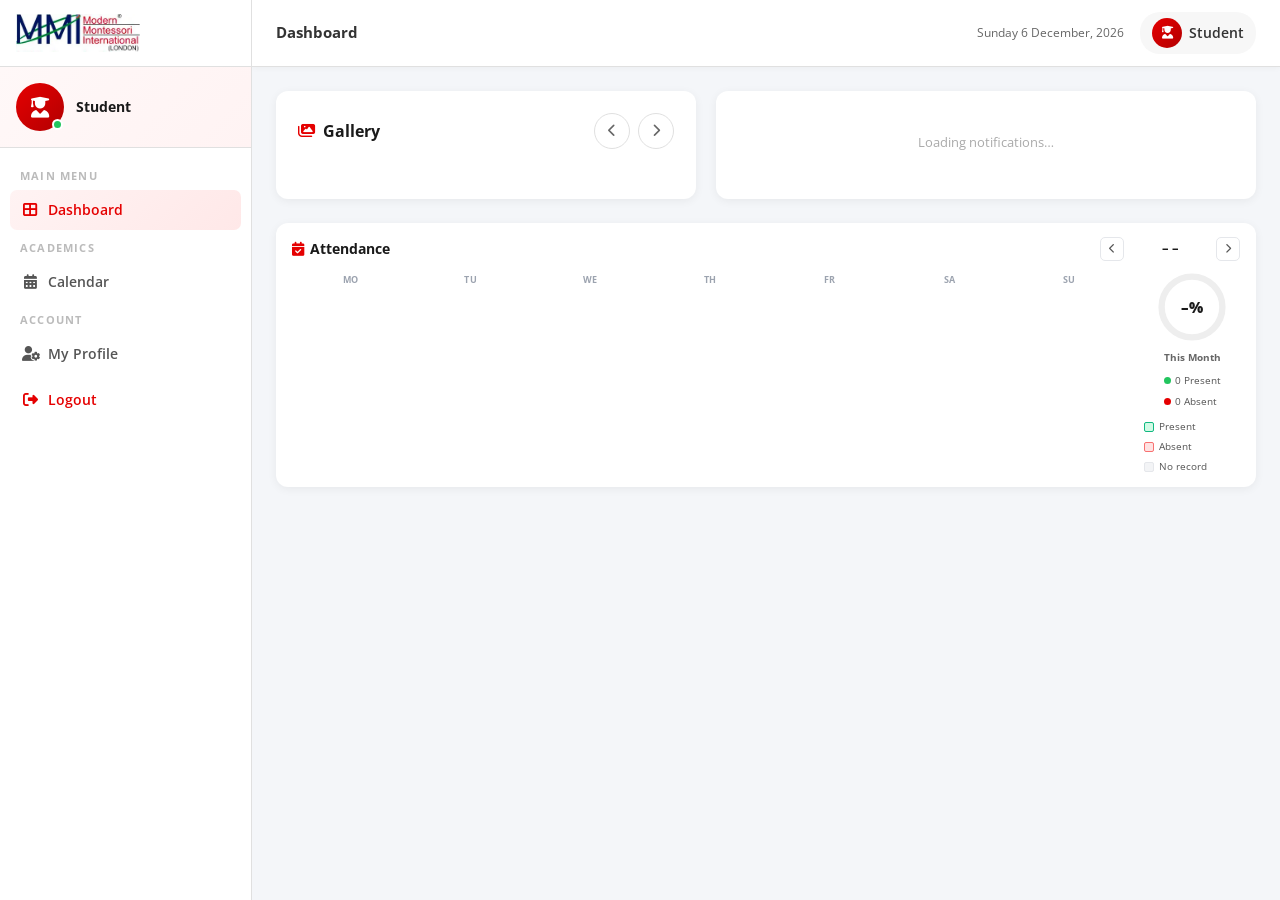
==== commit d73a8ecd: "Add PDF calendar viewer, test credentials, and calendar system overhaul - Replace parsed calendar gr" ====
--- a/dashboard.html
+++ b/dashboard.html
@@ -29,6 +29,7 @@
         <strong id="sb-fullname">Student</strong>
         <span id="sb-roll">Roll: –</span>
         <span id="sb-class">–</span>
+        <span id="sb-section" style="font-size:0.72rem;opacity:0.75;"></span>
       </div>
     </div>
 
@@ -40,7 +41,7 @@
       <a class="dsb-link" href="#" onclick="gotoSection('calendar', this)"><i class="fa fa-calendar-alt"></i> Calendar</a>
       <p class="dsb-nav-label">Account</p>
       <a class="dsb-link" href="#" onclick="gotoSection('profile', this)"><i class="fa fa-user-cog"></i> My Profile</a>
-      <a class="dsb-link dsb-logout" href="index.html"><i class="fa fa-sign-out-alt"></i> Logout</a>
+      <a class="dsb-link dsb-logout" href="login.html"><i class="fa fa-sign-out-alt"></i> Logout</a>
     </nav>
   </aside>
 
@@ -62,7 +63,6 @@
         <div class="dtb-user-chip">
           <div class="dtb-avatar"><i class="fa fa-user-graduate"></i></div>
           <span id="dtb-name">Aarav</span>
-          <i class="fa fa-caret-down"></i>
         </div>
       </div>
     </header>
@@ -149,15 +149,13 @@
       <section class="dsec" id="sec-calendar">
         <h2 class="sec-title">Monthly Calendar</h2>
         <div class="school-cal-wrap">
-          <div class="school-cal-tabs">
-            <button class="school-cal-tab active" onclick="schoolCalShowMonth('2026-05', this)">
-              <i class="fa fa-calendar-check"></i> May 2026
-            </button>
-            <button class="school-cal-tab" onclick="schoolCalShowMonth('2026-06', this)">
-              <i class="fa fa-calendar"></i> June 2026
-            </button>
-          </div>
-          <div id="schoolCalBody"></div>
+          <div class="school-cal-tabs" id="schoolCalTabs"></div>
+          <div id="schoolCalBody">
+            <iframe id="calPdfFrame" src="" style="display:none;width:100%;height:80vh;border:none;border-radius:10px;"></iframe>
+            <div id="calPdfMsg" class="school-cal-coming" style="display:none;">
+              <i class="fa fa-clock fa-2x"></i><p>No calendar available yet.</p>
+            </div>
+          </div>
         </div>
       </section>
 
@@ -175,20 +173,25 @@
             </div>
           </div>
           <div class="pp-details">
-            <div class="pp-details-grid">
-              <div class="pp-field"><label>Full Name</label><p id="pp-fullname">–</p></div>
+            <div class="pp-details-grid" id="pp-details-grid">
+              <div class="pp-field pp-editable"><label>Full Name</label><p id="pp-fullname">–</p><input id="pp-fullname-input" class="pp-input" type="text" placeholder="Full name"/></div>
+              <div class="pp-field"><label>Login Username</label><p id="pp-username">–</p></div>
               <div class="pp-field"><label>Roll Number</label><p id="pp-roll">–</p></div>
               <div class="pp-field"><label>Programme</label><p id="pp-class">–</p></div>
+              <div class="pp-field"><label>Section</label><p id="pp-section">–</p></div>
               <div class="pp-field"><label>Gender</label><p id="pp-gender">–</p></div>
-              <div class="pp-field"><label>Father's Name</label><p id="pp-father">–</p></div>
-              <div class="pp-field"><label>Father's Mobile</label><p id="pp-fatherMob">–</p></div>
-              <div class="pp-field"><label>Mother's Name</label><p id="pp-mother">–</p></div>
-              <div class="pp-field"><label>Mother's Mobile</label><p id="pp-motherMob">–</p></div>
-              <div class="pp-field pp-full"><label>Email</label><p id="pp-email">–</p></div>
+              <div class="pp-field pp-editable"><label>Father's Name</label><p id="pp-father">–</p><input id="pp-father-input" class="pp-input" type="text" placeholder="Father's name"/></div>
+              <div class="pp-field pp-editable"><label>Father's Mobile</label><p id="pp-fatherMob">–</p><input id="pp-fatherMob-input" class="pp-input" type="tel" placeholder="Mobile number"/></div>
+              <div class="pp-field pp-editable"><label>Mother's Name</label><p id="pp-mother">–</p><input id="pp-mother-input" class="pp-input" type="text" placeholder="Mother's name"/></div>
+              <div class="pp-field pp-editable"><label>Mother's Mobile</label><p id="pp-motherMob">–</p><input id="pp-motherMob-input" class="pp-input" type="tel" placeholder="Mobile number"/></div>
+              <div class="pp-field pp-full pp-editable"><label>Email</label><p id="pp-email">–</p><input id="pp-email-input" class="pp-input" type="email" placeholder="Email address"/></div>
               <div class="pp-field"><label>Session</label><p id="pp-session">–</p></div>
             </div>
             <div class="section-actions">
-              <button class="btn-red"><i class="fa fa-edit"></i> Edit Profile</button>
+              <button class="btn-red" id="btn-edit-profile" onclick="openEditProfile()"><i class="fa fa-edit"></i> Edit Profile</button>
+              <button class="btn-red" id="btn-save-profile" onclick="saveProfile()" style="display:none"><i class="fa fa-check"></i> Save Changes</button>
+              <button class="btn-outline-red" id="btn-cancel-profile" onclick="cancelEditProfile()" style="display:none"><i class="fa fa-times"></i> Cancel</button>
+              <button class="btn-outline-red" onclick="openCuModal()"><i class="fa fa-user-edit"></i> Change Username</button>
               <button class="btn-outline-red" onclick="openCpwModal()"><i class="fa fa-key"></i> Change Password</button>
             </div>
           </div>
@@ -198,6 +201,35 @@
     </div><!-- end dash-sections -->
   </div><!-- end dash-main -->
 </div><!-- end dash-layout -->
+
+<!-- ═══ CHANGE USERNAME MODAL ═══ -->
+<div class="cpw-overlay" id="cuOverlay" onclick="closeCuModal()">
+  <div class="cpw-modal" onclick="event.stopPropagation()">
+    <div class="cpw-header">
+      <h3><i class="fa fa-user-edit"></i> Change Username</h3>
+      <button class="cpw-close" onclick="closeCuModal()"><i class="fa fa-times"></i></button>
+    </div>
+    <div class="cpw-body">
+      <div class="lf-group">
+        <label><i class="fa fa-user"></i> New Username</label>
+        <input type="text" id="cu-new" placeholder="e.g. AgastyaAnand2026"/>
+      </div>
+      <div class="lf-group">
+        <label><i class="fa fa-lock"></i> Current Password <span style="font-size:0.75rem;font-weight:400;opacity:0.7">(to confirm it's you)</span></label>
+        <div class="pw-wrap">
+          <input type="password" id="cu-pass" placeholder="Enter your current password"/>
+          <button type="button" class="pw-toggle" onclick="togglePw('cu-pass','cu-eye')">
+            <i class="fa fa-eye" id="cu-eye"></i>
+          </button>
+        </div>
+      </div>
+      <p class="cpw-error" id="cuError"></p>
+      <button class="btn-red cpw-submit" id="cu-save-btn" onclick="submitChangeUsername()">
+        <i class="fa fa-check"></i> Update Username
+      </button>
+    </div>
+  </div>
+</div>
 
 <!-- ═══ CHANGE PASSWORD MODAL ═══ -->
 <div class="cpw-overlay" id="cpwOverlay" onclick="closeCpwModal()">
@@ -235,7 +267,7 @@
         </div>
       </div>
       <p class="cpw-error" id="cpwError"></p>
-      <button class="btn-red cpw-submit" onclick="submitChangePassword()">
+      <button class="btn-red cpw-submit" id="cpw-save-btn" onclick="submitChangePassword()">
         <i class="fa fa-check"></i> Update Password
       </button>
     </div>
--- a/styles.css
+++ b/styles.css
@@ -634,6 +634,10 @@
 .pp-full { grid-column: 1 / -1; }
 .pp-field label { font-size: 0.72rem; font-weight: 700; color: var(--muted); text-transform: uppercase; letter-spacing: 0.5px; display: block; margin-bottom: 3px; }
 .pp-field p { font-size: 0.9rem; color: #1a1a1a; font-weight: 500; }
+.pp-input { display: none; width: 100%; border: 1.5px solid var(--border); border-radius: 6px; padding: 8px 11px; font-size: 0.9rem; font-family: inherit; color: #1a1a1a; background: #fafafa; transition: border-color 0.2s, box-shadow 0.2s; box-sizing: border-box; }
+.pp-input:focus { outline: none; border-color: var(--red); background: #fff; box-shadow: 0 0 0 3px rgba(196,30,58,0.08); }
+.pp-details-grid.editing .pp-editable > p { display: none; }
+.pp-details-grid.editing .pp-editable .pp-input { display: block; }
 .section-actions { display: flex; gap: 12px; flex-wrap: wrap; margin-top: 18px; }
 .tbl-link { color: var(--green); font-size: 0.8rem; font-weight: 700; display: inline-flex; align-items: center; gap: 4px; }
 
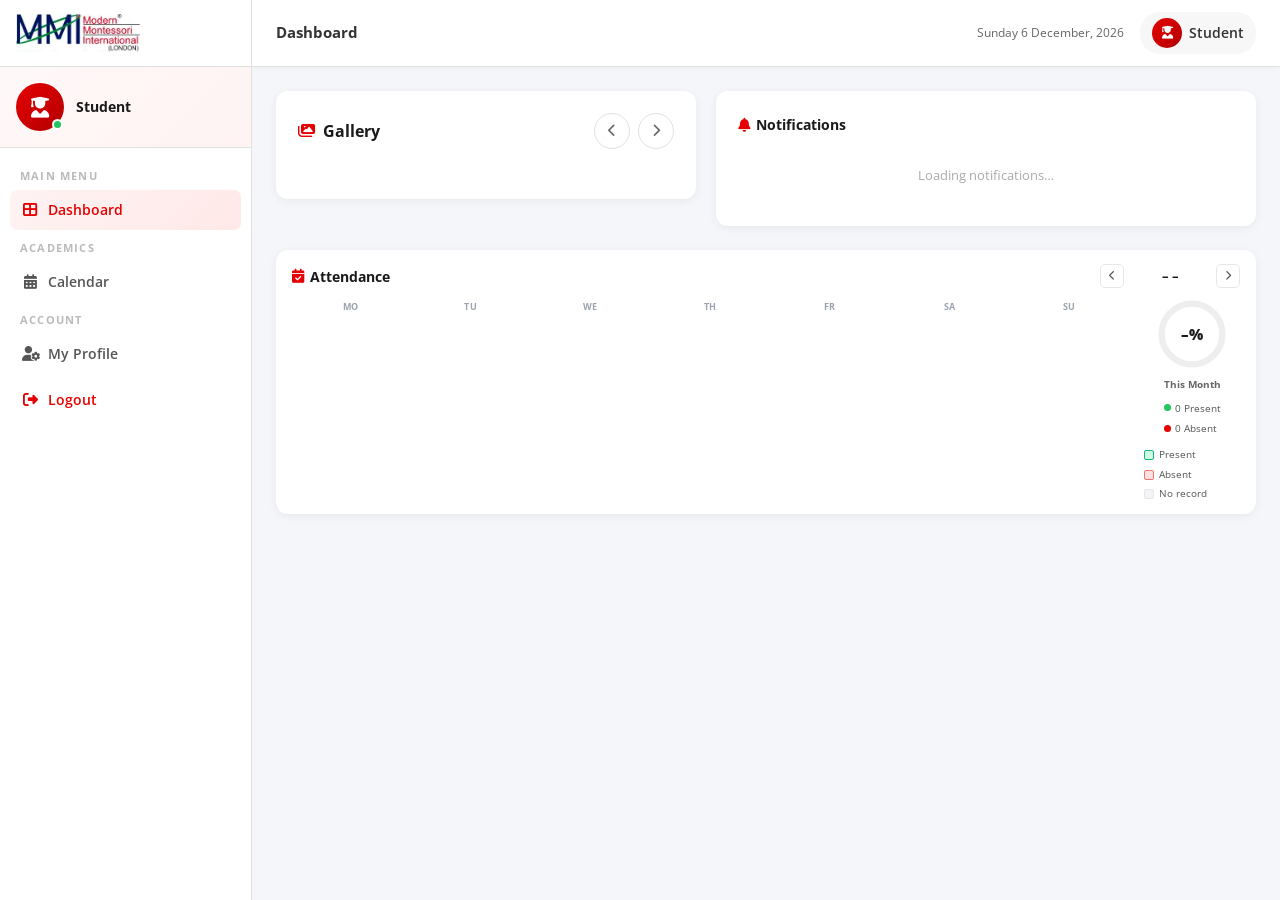
==== commit 6bf11919: "Remove profile photo upload button from student portal Co-Authored-By: Claude Sonnet 4.6 <noreply@an" ====
--- a/dashboard.html
+++ b/dashboard.html
@@ -95,6 +95,9 @@
 
         <!-- ─ Notifications (loaded from Google Sheet) ─ -->
         <div class="notif-feed-block">
+          <div class="block-header">
+            <h3><i class="fa fa-bell"></i> Notifications</h3>
+          </div>
           <div class="notice-snippet-list" id="notifList">
             <p style="font-size:0.84rem;color:#aaa;text-align:center;padding:18px 0;">Loading notifications…</p>
           </div>
@@ -165,7 +168,6 @@
         <div class="profile-page-card">
           <div class="pp-avatar-col">
             <div class="pp-avatar"><i class="fa fa-user-graduate"></i></div>
-            <button class="pp-change-photo"><i class="fa fa-camera"></i> Change Photo</button>
             <div class="pp-id-badge">
               <img src="mmi-logo-web.webp" alt="MMI" class="pp-badge-logo"/>
               <p class="pp-badge-roll" id="pp-badge-roll">–</p>
@@ -274,6 +276,17 @@
   </div>
 </div>
 
+<!-- Gallery Lightbox -->
+<div class="lightbox-overlay" id="lightbox" onclick="closeLightbox(event)">
+  <button class="lb-close" onclick="closeLightboxBtn()"><i class="fa fa-times"></i></button>
+  <button class="lb-prev" onclick="lbNav(-1, event)"><i class="fa fa-chevron-left"></i></button>
+  <div class="lb-img-wrap">
+    <img id="lbImg" src="" alt=""/>
+    <p class="lb-caption" id="lbCaption"></p>
+  </div>
+  <button class="lb-next" onclick="lbNav(1, event)"><i class="fa fa-chevron-right"></i></button>
+</div>
+
 <script src="scripts.js"></script>
 </body>
 </html>
